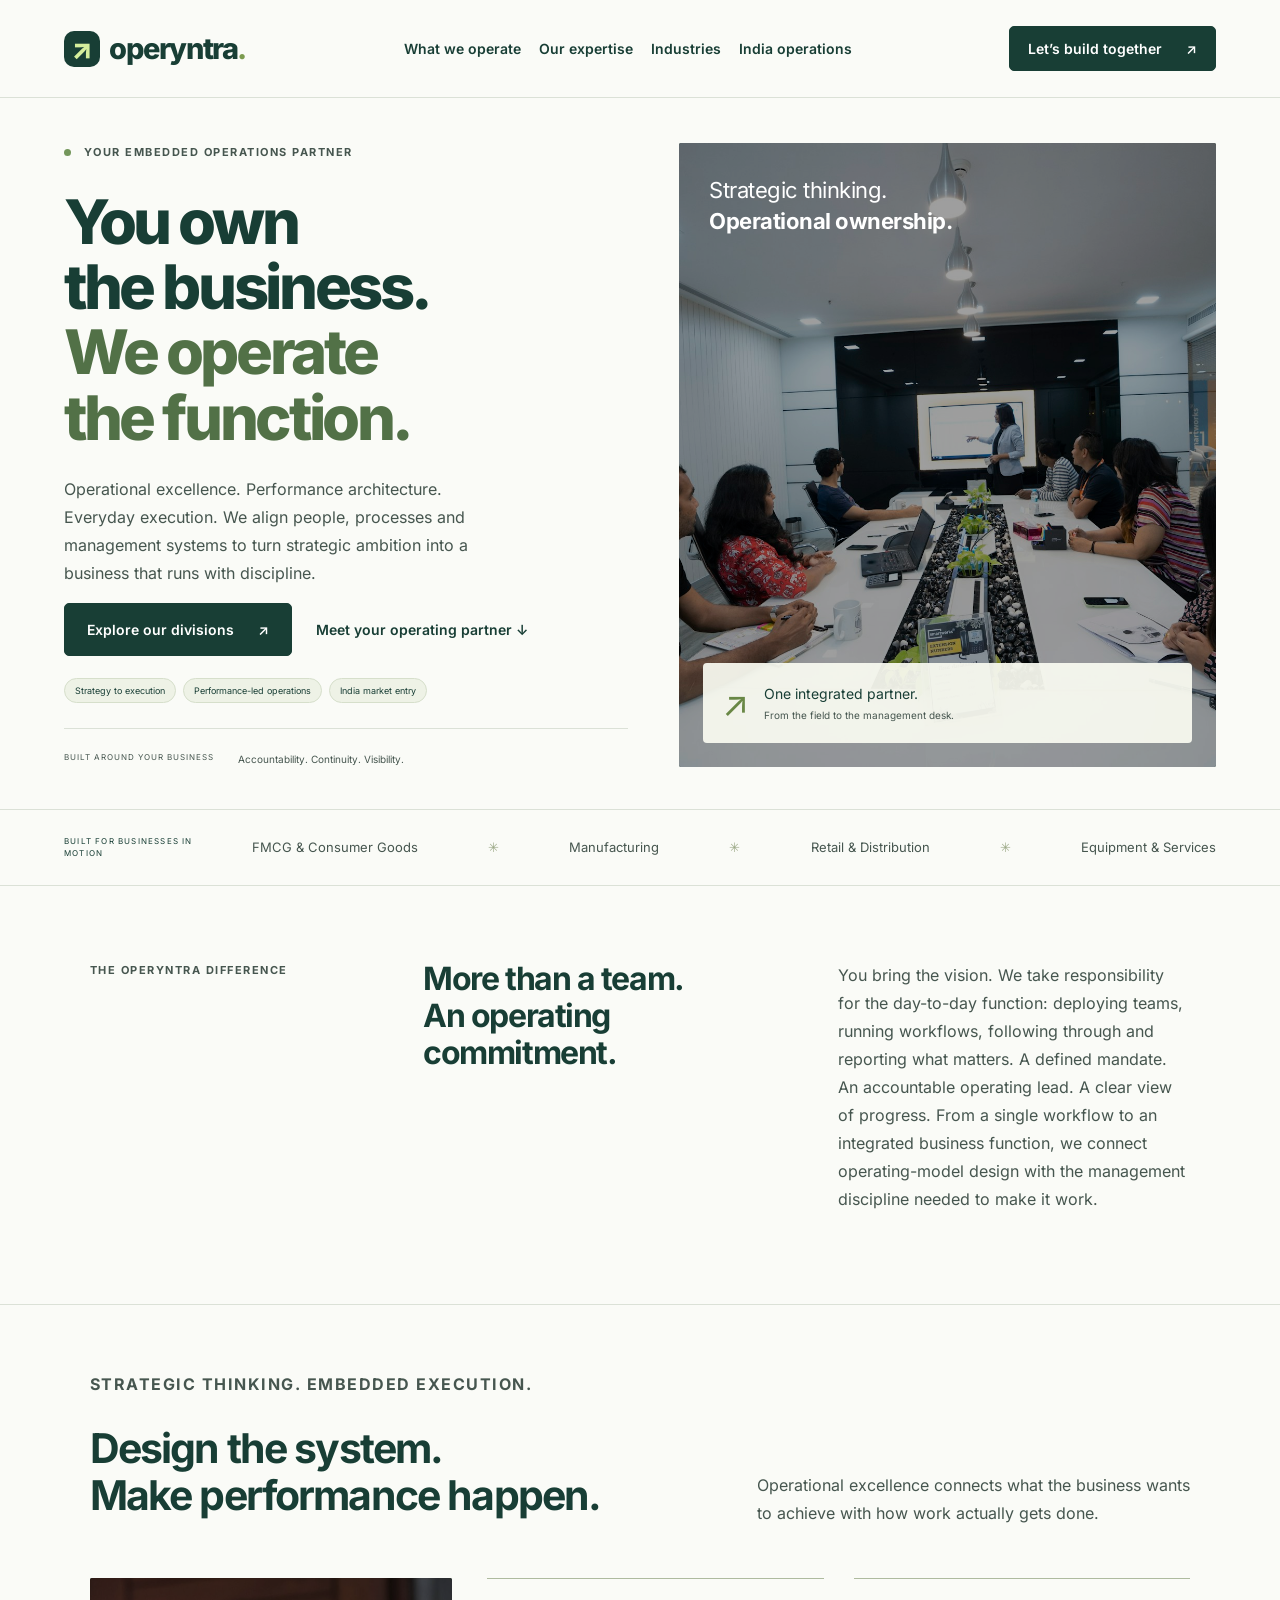
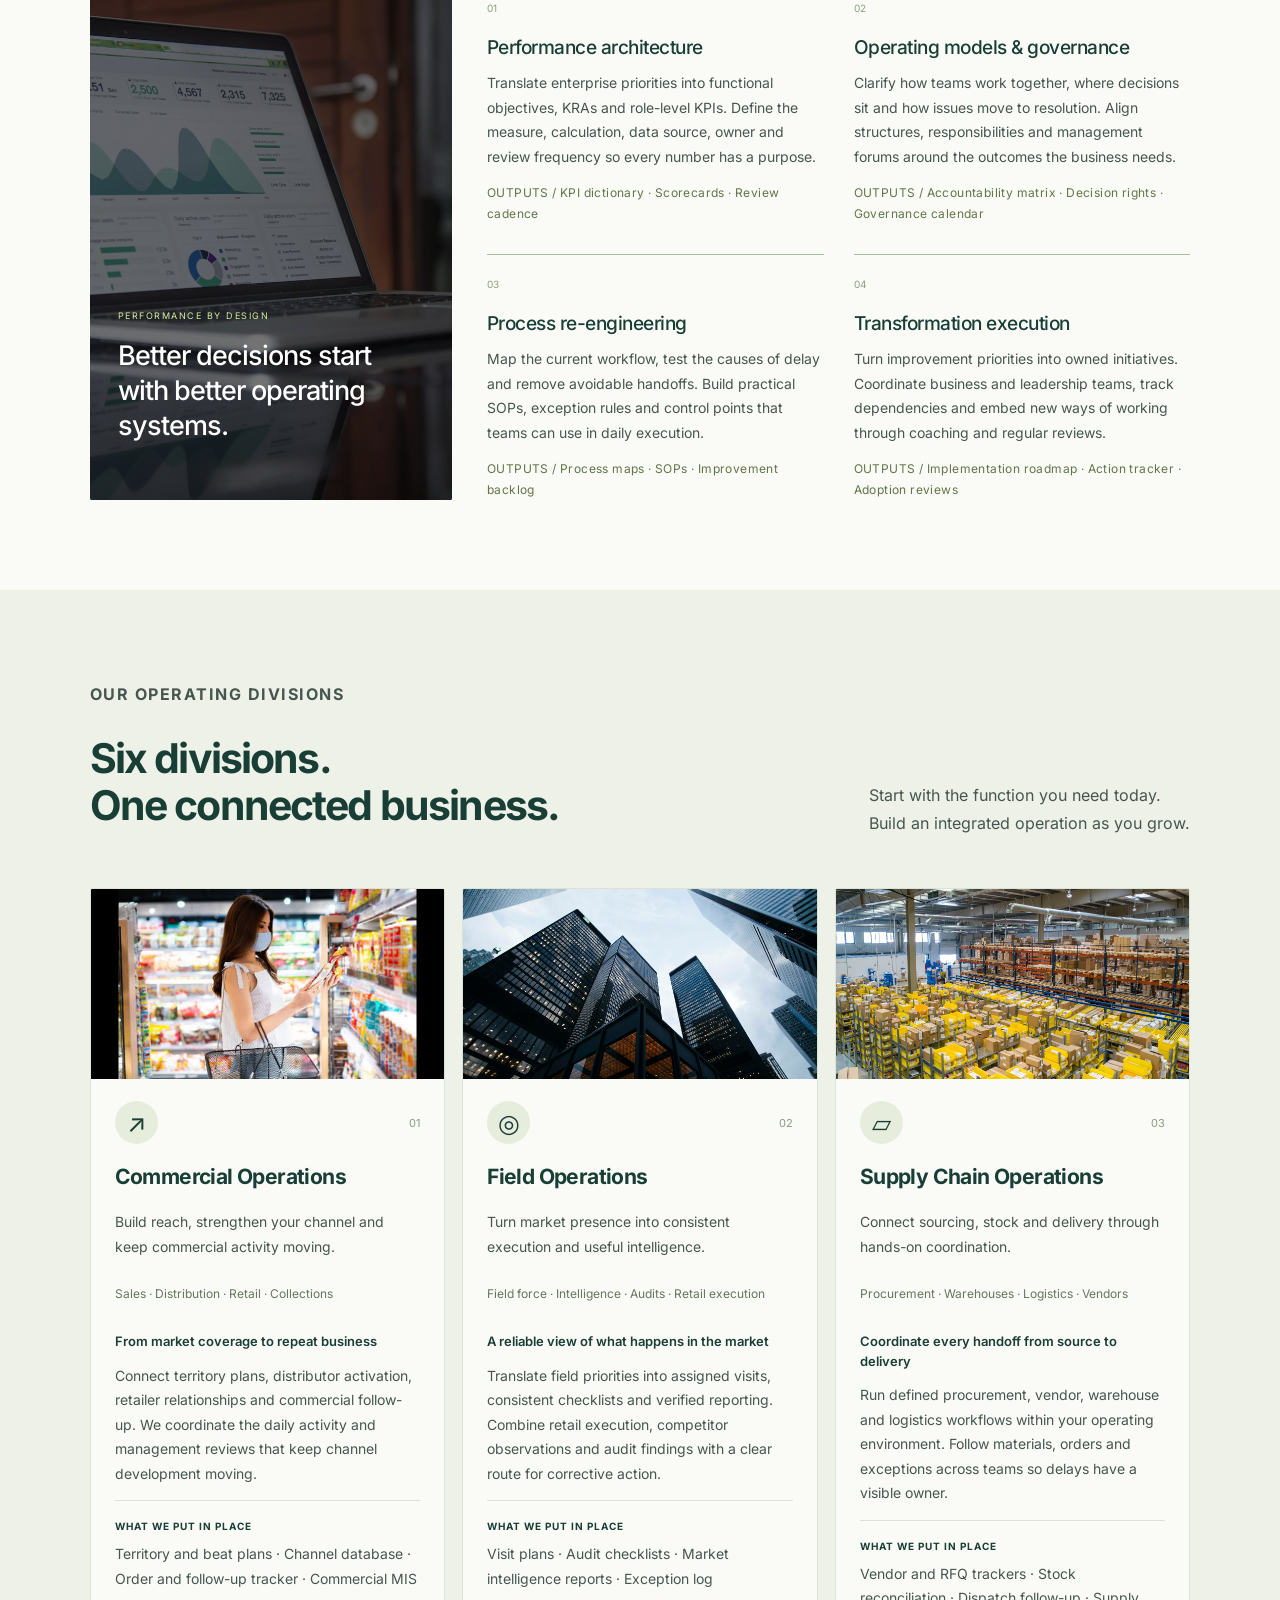
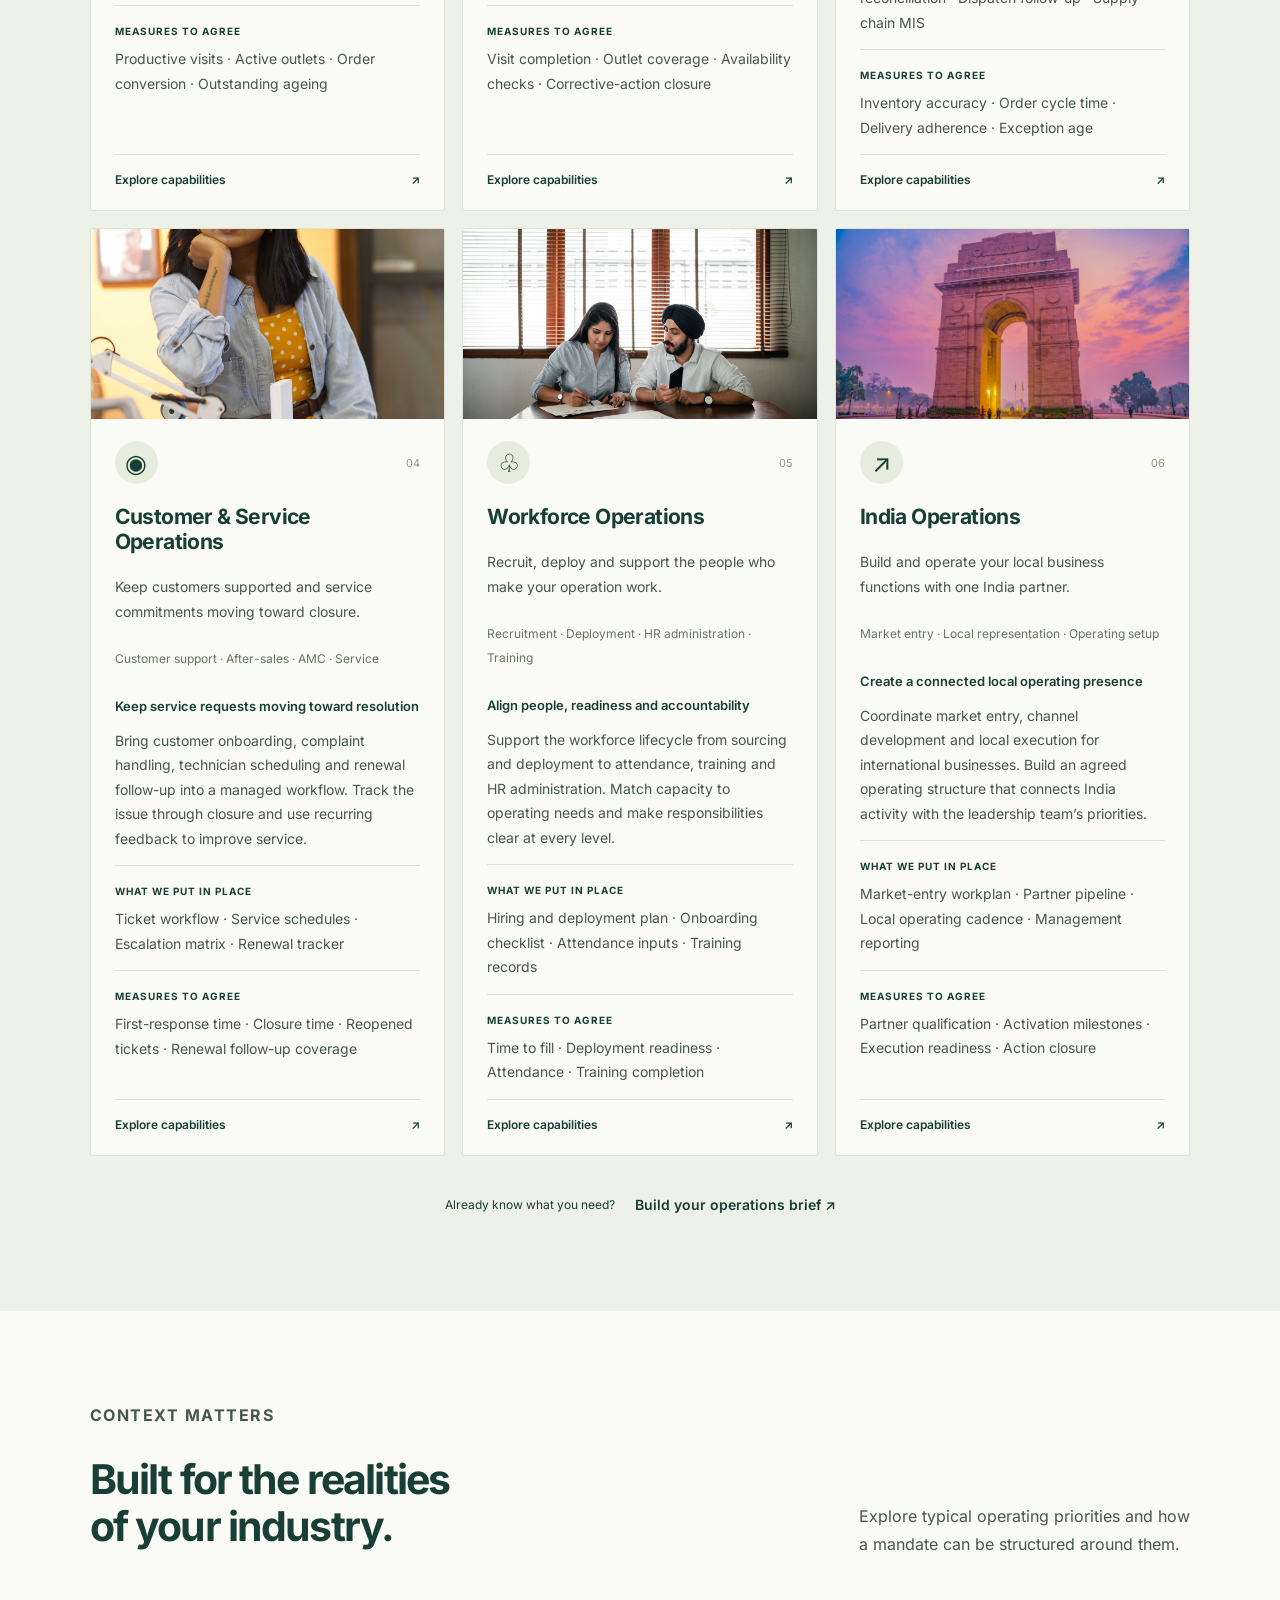
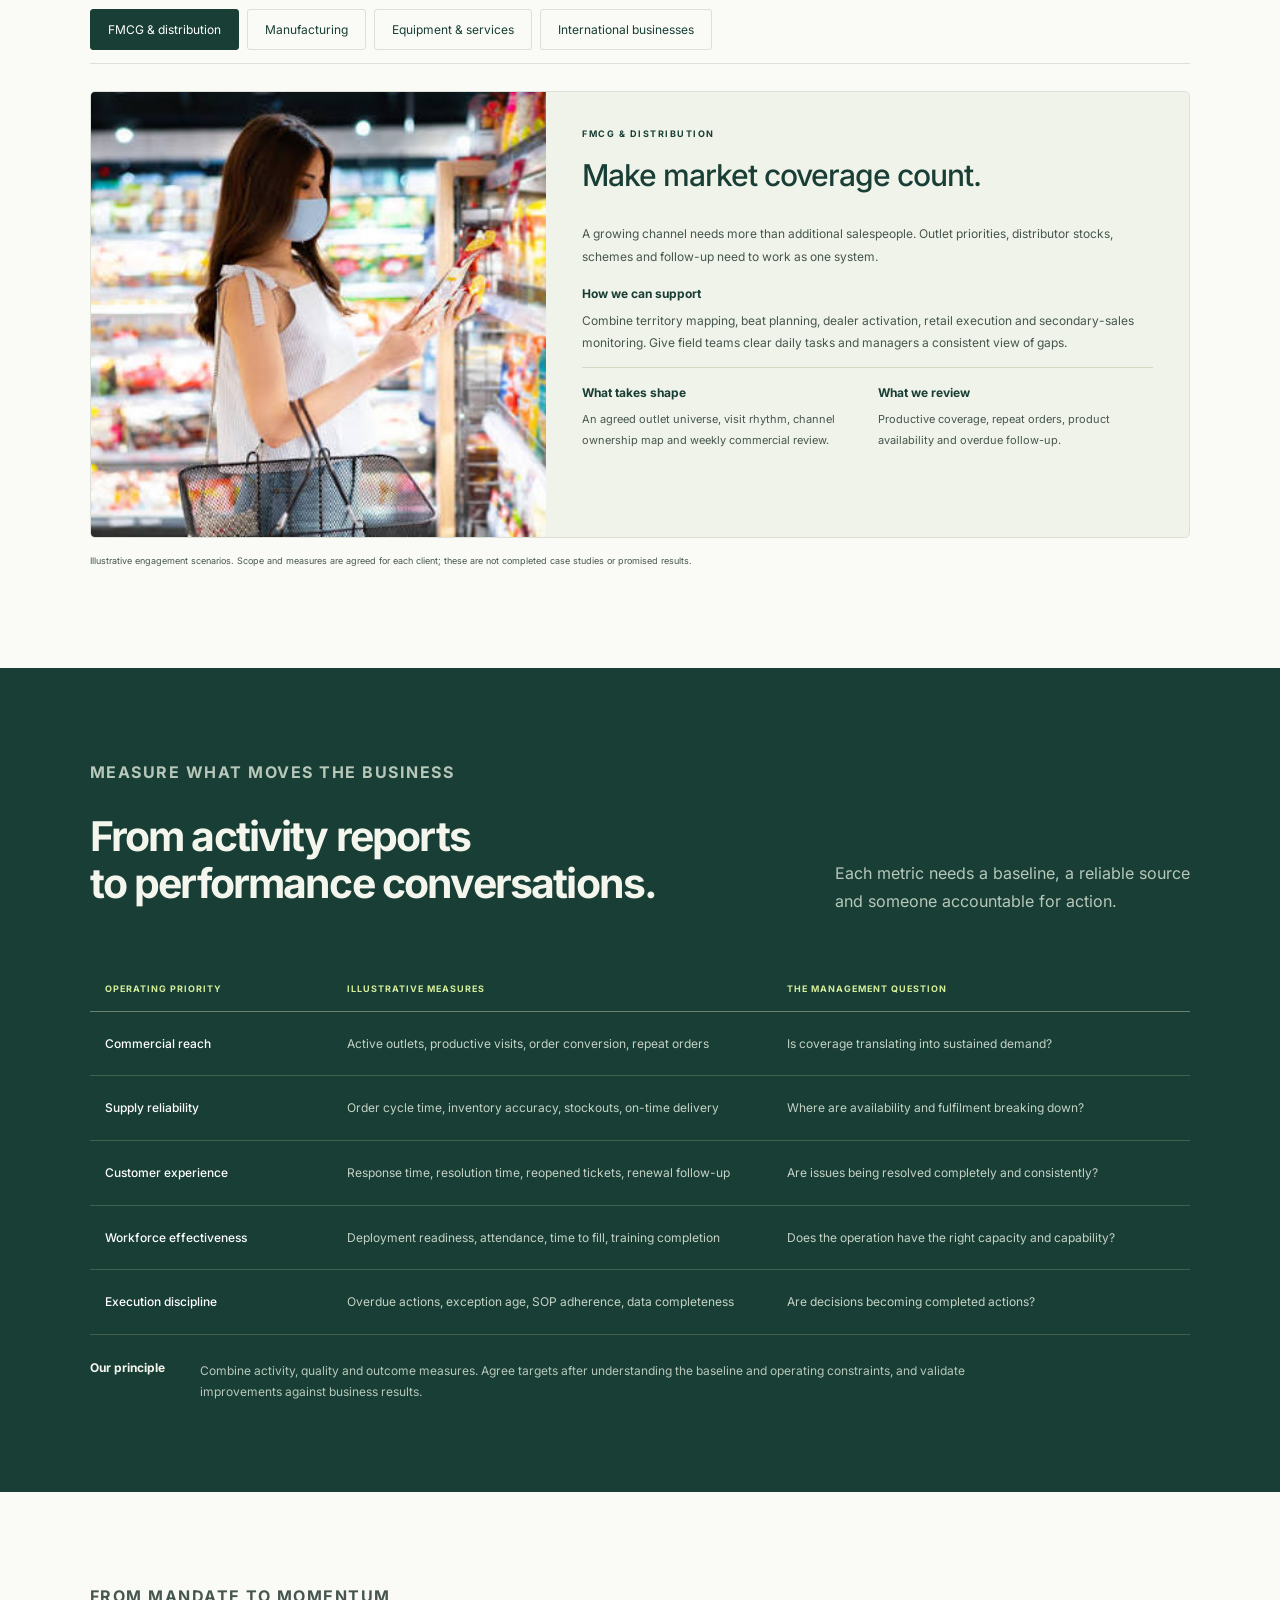
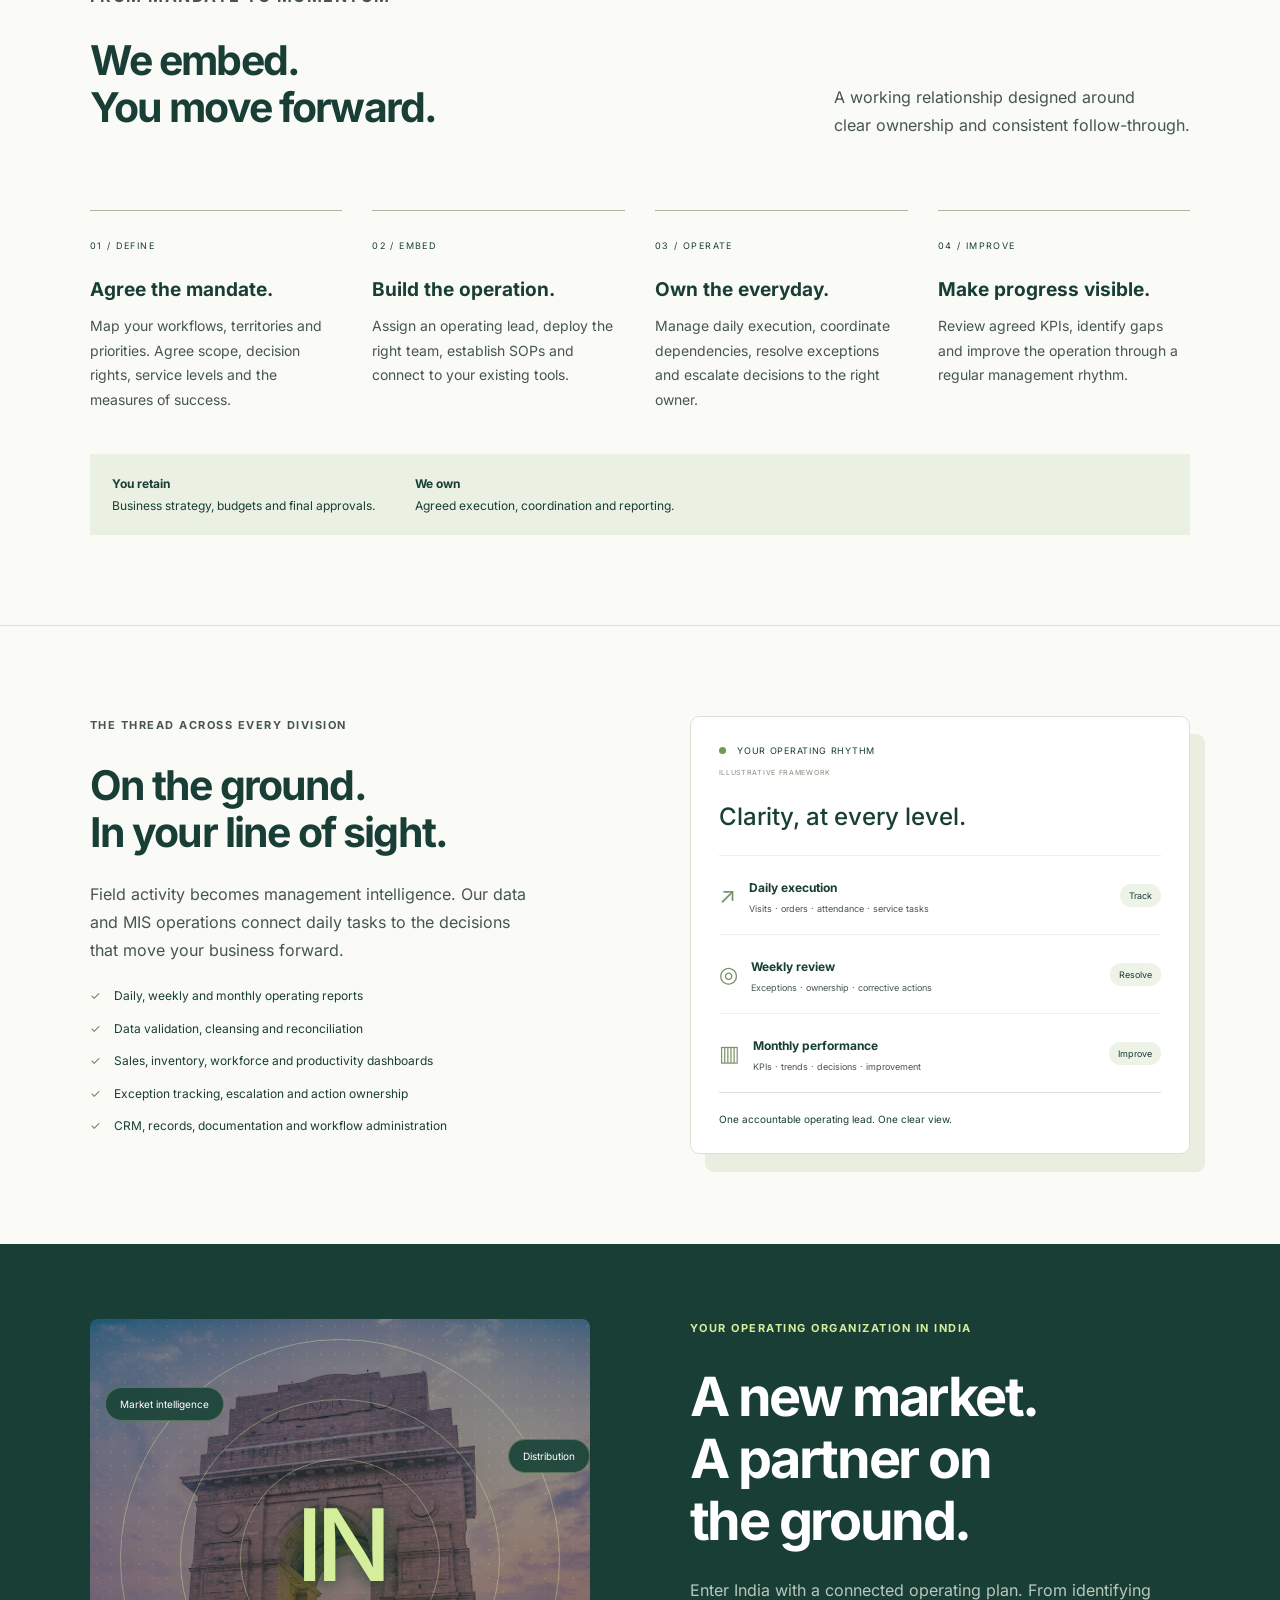
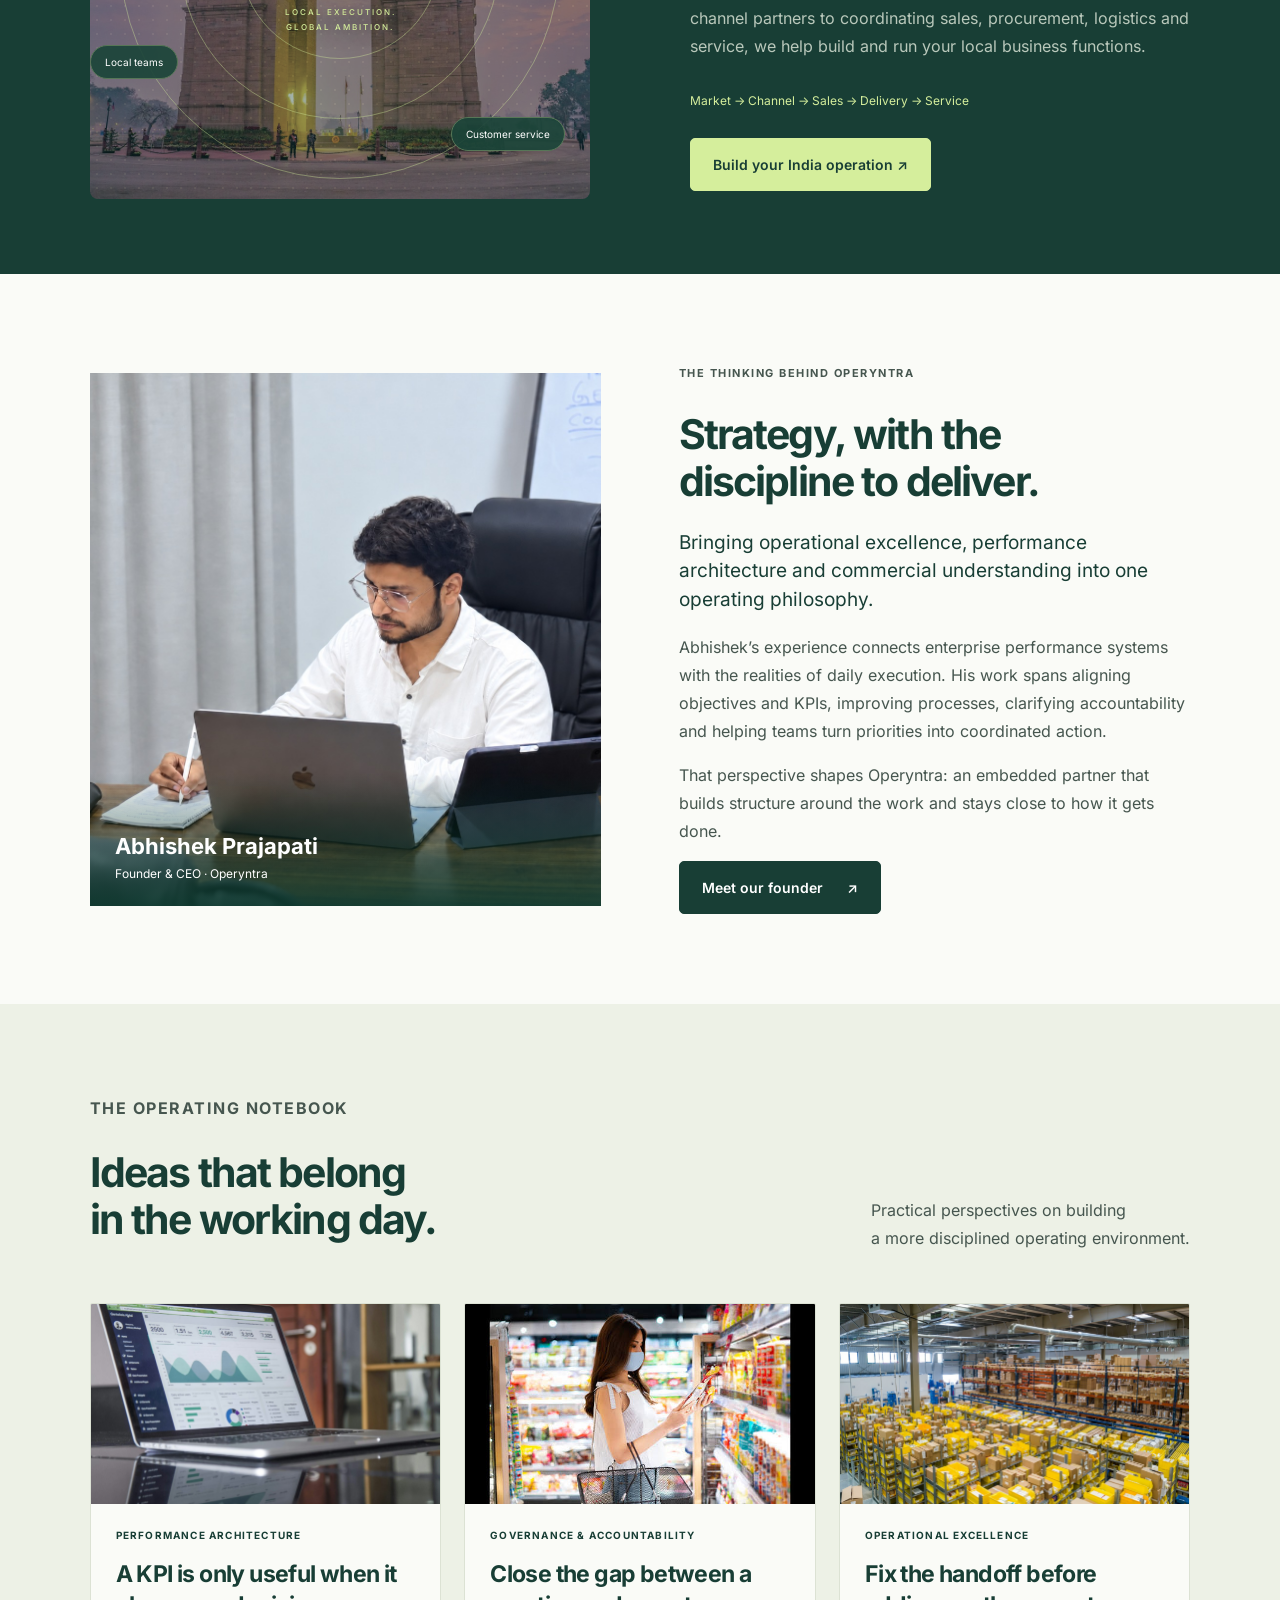
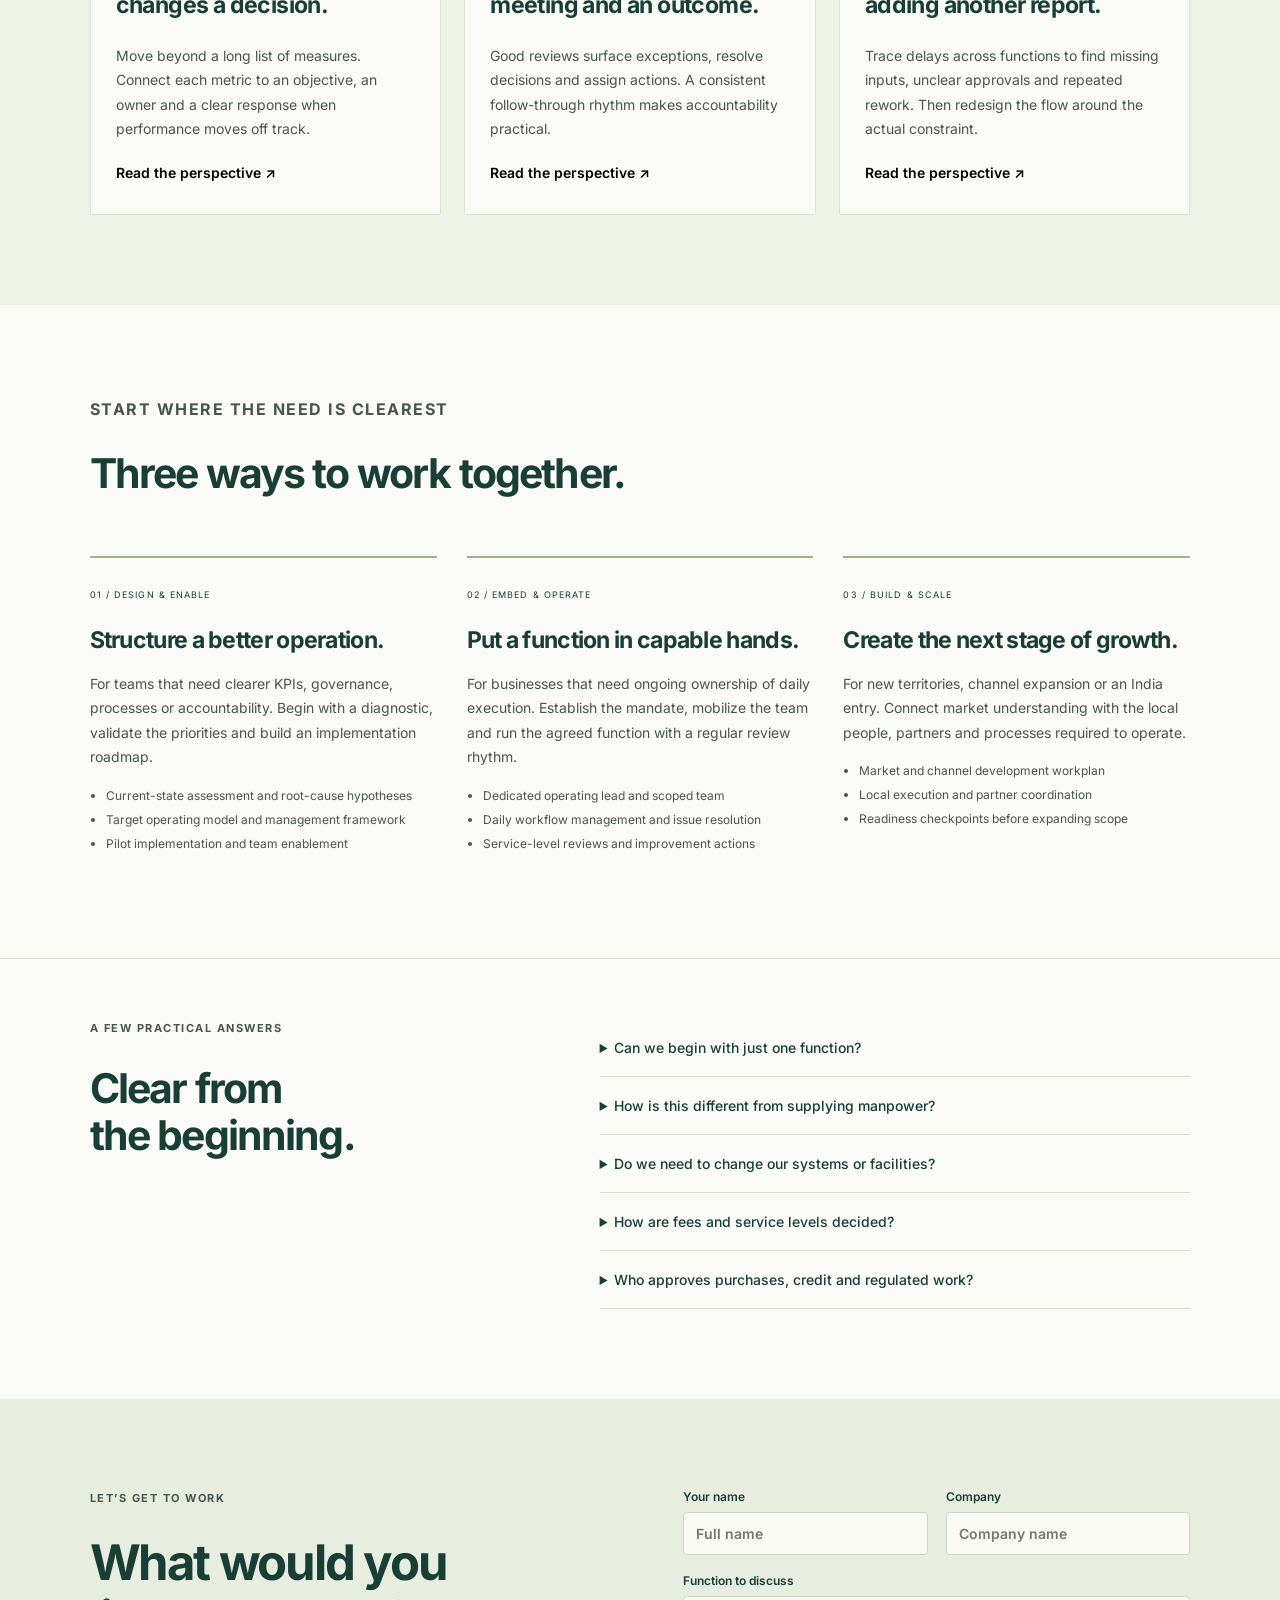
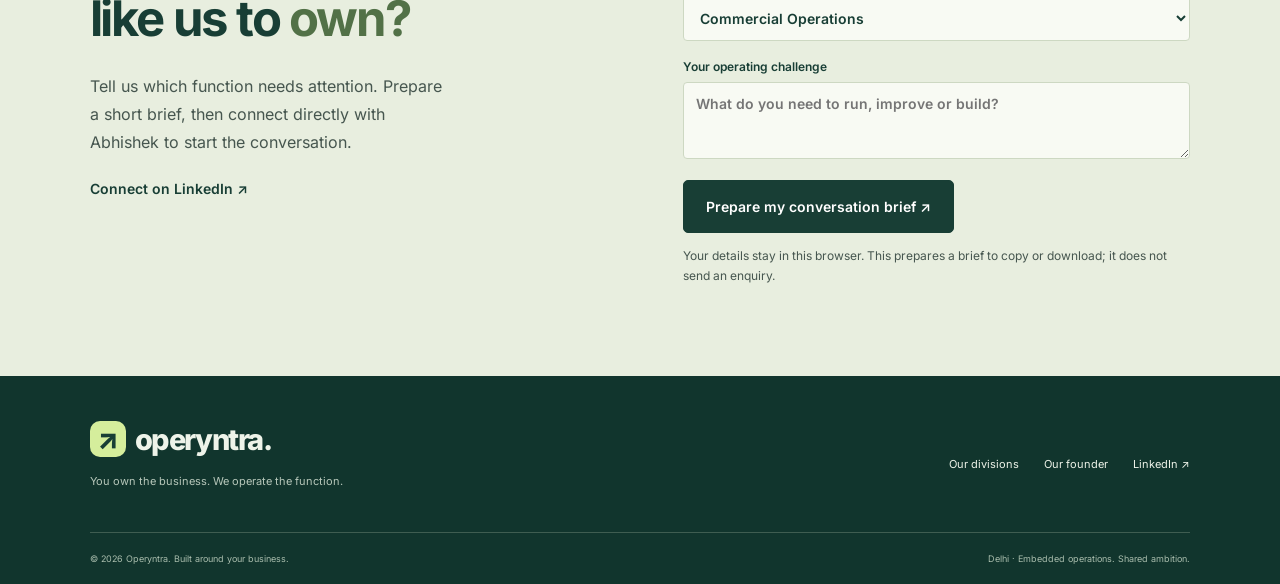
==== index.html @ bcc176bf "Add files via upload" ====
<!doctype html><html lang="en"><head><meta charset="UTF-8"><meta name="viewport" content="width=device-width,initial-scale=1"><meta name="description" content="Operyntra is your embedded operations partner for commercial, field, supply chain, customer, workforce and India operations. You own the business. We operate the function."><meta name="theme-color" content="#173e36"><title>Operyntra | Your ambition. Our everyday execution.</title><link rel="stylesheet" href="style.css"></head><body>
<header><a class="brand" href="#home" aria-label="Operyntra home"><span class="mark">↗</span> operyntra<span class="brand-dot">.</span></a><nav aria-label="Main navigation"><a href="#divisions">What we operate</a><a href="#transformation">Our expertise</a><a href="#industries">Industries</a><a href="#india">India operations</a></nav><a class="button small" href="#contact">Let’s build together <span>↗</span></a><button class="menu" aria-label="Open navigation" aria-expanded="false">☰</button></header>
<main><section id="home" class="hero"><div class="hero-copy"><p class="eyebrow"><span class="dot"></span> YOUR EMBEDDED OPERATIONS PARTNER</p><h1>You own<br>the business.<br><em>We operate<br>the function.</em></h1><p class="intro">Operational excellence. Performance architecture. Everyday execution. We align people, processes and management systems to turn strategic ambition into a business that runs with discipline.</p><div class="actions"><a class="button" href="#divisions">Explore our divisions <span>↗</span></a><a class="textlink" href="#approach">Meet your operating partner <span>↓</span></a></div><div class="hero-specialties"><span>Strategy to execution</span><span>Performance-led operations</span><span>India market entry</span></div><div class="hero-foot"><span>BUILT AROUND YOUR BUSINESS</span><span>Accountability. Continuity. Visibility.</span></div></div><div class="hero-image"><img src="assets/strategy.jpg" alt="Workplace training and collaboration session in Delhi"><div class="image-label">Strategic thinking.<br><strong>Operational ownership.</strong></div><div class="image-note"><span class="mini-mark">↗</span><div>One integrated partner.<small>From the field to the management desk.</small></div></div></div></section>
<div class="industry-strip"><span>BUILT FOR BUSINESSES IN MOTION</span><p>FMCG & Consumer Goods <i>✳</i> Manufacturing <i>✳</i> Retail & Distribution <i>✳</i> Equipment & Services</p></div>
<section class="section intro-section"><p class="eyebrow">THE OPERYNTRA DIFFERENCE</p><div><h2>More than a team.<br>An operating commitment.</h2><p>You bring the vision. We take responsibility for the day-to-day function: deploying teams, running workflows, following through and reporting what matters. A defined mandate. An accountable operating lead. A clear view of progress. From a single workflow to an integrated business function, we connect operating-model design with the management discipline needed to make it work.</p></div></section>
<section id="transformation" class="section transformation"><div class="section-head"><div><p class="eyebrow">STRATEGIC THINKING. EMBEDDED EXECUTION.</p><h2>Design the system.<br>Make performance happen.</h2></div><p>Operational excellence connects what the business wants<br>to achieve with how work actually gets done.</p></div><div class="expertise-layout"><div class="expertise-photo"><img src="assets/analysis.jpg" alt="Business analysis workspace with performance charts" loading="lazy"><div><span>PERFORMANCE BY DESIGN</span><h3>Better decisions start<br>with better operating systems.</h3></div></div><div class="expertise-grid"><article><span>01</span><h3>Performance architecture</h3><p>Translate enterprise priorities into functional objectives, KRAs and role-level KPIs. Define the measure, calculation, data source, owner and review frequency so every number has a purpose.</p><small>OUTPUTS / KPI dictionary · Scorecards · Review cadence</small></article><article><span>02</span><h3>Operating models & governance</h3><p>Clarify how teams work together, where decisions sit and how issues move to resolution. Align structures, responsibilities and management forums around the outcomes the business needs.</p><small>OUTPUTS / Accountability matrix · Decision rights · Governance calendar</small></article><article><span>03</span><h3>Process re-engineering</h3><p>Map the current workflow, test the causes of delay and remove avoidable handoffs. Build practical SOPs, exception rules and control points that teams can use in daily execution.</p><small>OUTPUTS / Process maps · SOPs · Improvement backlog</small></article><article><span>04</span><h3>Transformation execution</h3><p>Turn improvement priorities into owned initiatives. Coordinate business and leadership teams, track dependencies and embed new ways of working through coaching and regular reviews.</p><small>OUTPUTS / Implementation roadmap · Action tracker · Adoption reviews</small></article></div></div></section>
<section id="divisions" class="section divisions"><div class="section-head"><div><p class="eyebrow">OUR OPERATING DIVISIONS</p><h2>Six divisions.<br>One connected business.</h2></div><p>Start with the function you need today.<br>Build an integrated operation as you grow.</p></div><div class="division-grid" id="division-grid"></div><div class="catalog-footer"><span>Already know what you need?</span><a class="textlink" href="#contact">Build your operations brief ↗</a></div></section>
<section id="industries" class="section industry-section"><div class="section-head"><div><p class="eyebrow">CONTEXT MATTERS</p><h2>Built for the realities<br>of your industry.</h2></div><p>Explore typical operating priorities and how<br>a mandate can be structured around them.</p></div><div class="sector-tabs" role="tablist" aria-label="Industry scenarios"><button role="tab" aria-selected="true" aria-controls="sector-panel" id="sector-tab-0" data-sector="0">FMCG & distribution</button><button role="tab" aria-selected="false" aria-controls="sector-panel" id="sector-tab-1" data-sector="1" tabindex="-1">Manufacturing</button><button role="tab" aria-selected="false" aria-controls="sector-panel" id="sector-tab-2" data-sector="2" tabindex="-1">Equipment & services</button><button role="tab" aria-selected="false" aria-controls="sector-panel" id="sector-tab-3" data-sector="3" tabindex="-1">International businesses</button></div><div id="sector-panel" class="sector-panel" role="tabpanel" aria-labelledby="sector-tab-0" tabindex="0"></div><p class="scenario-note">Illustrative engagement scenarios. Scope and measures are agreed for each client; these are not completed case studies or promised results.</p></section>
<section class="section measurement"><div class="section-head"><div><p class="eyebrow">MEASURE WHAT MOVES THE BUSINESS</p><h2>From activity reports<br>to performance conversations.</h2></div><p>Each metric needs a baseline, a reliable source<br>and someone accountable for action.</p></div><div class="metric-table-wrap"><table class="metric-table"><thead><tr><th>Operating priority</th><th>Illustrative measures</th><th>The management question</th></tr></thead><tbody><tr><td>Commercial reach</td><td>Active outlets, productive visits, order conversion, repeat orders</td><td>Is coverage translating into sustained demand?</td></tr><tr><td>Supply reliability</td><td>Order cycle time, inventory accuracy, stockouts, on-time delivery</td><td>Where are availability and fulfilment breaking down?</td></tr><tr><td>Customer experience</td><td>Response time, resolution time, reopened tickets, renewal follow-up</td><td>Are issues being resolved completely and consistently?</td></tr><tr><td>Workforce effectiveness</td><td>Deployment readiness, attendance, time to fill, training completion</td><td>Does the operation have the right capacity and capability?</td></tr><tr><td>Execution discipline</td><td>Overdue actions, exception age, SOP adherence, data completeness</td><td>Are decisions becoming completed actions?</td></tr></tbody></table></div><div class="measurement-note"><strong>Our principle</strong><p>Combine activity, quality and outcome measures. Agree targets after understanding the baseline and operating constraints, and validate improvements against business results.</p></div></section>
<section id="approach" class="section approach"><div class="section-head"><div><p class="eyebrow">FROM MANDATE TO MOMENTUM</p><h2>We embed.<br>You move forward.</h2></div><p>A working relationship designed around<br>clear ownership and consistent follow-through.</p></div><div class="steps"><article><span>01 / DEFINE</span><h3>Agree the mandate.</h3><p>Map your workflows, territories and priorities. Agree scope, decision rights, service levels and the measures of success.</p></article><article><span>02 / EMBED</span><h3>Build the operation.</h3><p>Assign an operating lead, deploy the right team, establish SOPs and connect to your existing tools.</p></article><article><span>03 / OPERATE</span><h3>Own the everyday.</h3><p>Manage daily execution, coordinate dependencies, resolve exceptions and escalate decisions to the right owner.</p></article><article><span>04 / IMPROVE</span><h3>Make progress visible.</h3><p>Review agreed KPIs, identify gaps and improve the operation through a regular management rhythm.</p></article></div><div class="responsibility"><span><b>You retain</b> Business strategy, budgets and final approvals.</span><span><b>We own</b> Agreed execution, coordination and reporting.</span></div></section>
<section class="section control"><div><p class="eyebrow">THE THREAD ACROSS EVERY DIVISION</p><h2>On the ground.<br>In your line of sight.</h2><p>Field activity becomes management intelligence. Our data and MIS operations connect daily tasks to the decisions that move your business forward.</p><ul class="checklist"><li>Daily, weekly and monthly operating reports</li><li>Data validation, cleansing and reconciliation</li><li>Sales, inventory, workforce and productivity dashboards</li><li>Exception tracking, escalation and action ownership</li><li>CRM, records, documentation and workflow administration</li></ul></div><div class="report"><div class="report-top"><span class="dot"></span> YOUR OPERATING RHYTHM <small>ILLUSTRATIVE FRAMEWORK</small></div><h3>Clarity, at every level.</h3><div class="report-row"><span class="report-icon">↗</span><div><strong>Daily execution</strong><small>Visits · orders · attendance · service tasks</small></div><span class="pill">Track</span></div><div class="report-row"><span class="report-icon">◎</span><div><strong>Weekly review</strong><small>Exceptions · ownership · corrective actions</small></div><span class="pill">Resolve</span></div><div class="report-row"><span class="report-icon">▥</span><div><strong>Monthly performance</strong><small>KPIs · trends · decisions · improvement</small></div><span class="pill">Improve</span></div><div class="report-bottom">One accountable operating lead. One clear view.</div></div></section>
<section id="india" class="india"><div class="india-art" aria-hidden="true"><img class="india-city" src="assets/india.jpg" alt="" loading="lazy"><div class="orbit o1"></div><div class="orbit o2"></div><div class="orbit o3"></div><div class="india-center">IN<span>LOCAL EXECUTION.<br>GLOBAL AMBITION.</span></div><span class="node n1">Market intelligence</span><span class="node n2">Distribution</span><span class="node n3">Local teams</span><span class="node n4">Customer service</span></div><div><p class="eyebrow">YOUR OPERATING ORGANIZATION IN INDIA</p><h2>A new market.<br>A partner on<br>the ground.</h2><p>Enter India with a connected operating plan. From identifying channel partners to coordinating sales, procurement, logistics and service, we help build and run your local business functions.</p><div class="india-path">Market → Channel → Sales → Delivery → Service</div><a class="button lime" href="#contact" data-interest="India Operations">Build your India operation ↗</a></div></section>
<section id="founder" class="section founder-preview"><div class="founder-preview-photo"><img src="assets/founder.jpg" alt="Abhishek Prajapati, Founder and CEO of Operyntra, at his desk" loading="lazy"><div class="portrait-caption"><strong>Abhishek Prajapati</strong><span>Founder & CEO · Operyntra</span></div></div><div><p class="eyebrow">THE THINKING BEHIND OPERYNTRA</p><h2>Strategy, with the<br>discipline to deliver.</h2><p class="lead">Bringing operational excellence, performance architecture and commercial understanding into one operating philosophy.</p><p>Abhishek’s experience connects enterprise performance systems with the realities of daily execution. His work spans aligning objectives and KPIs, improving processes, clarifying accountability and helping teams turn priorities into coordinated action.</p><p>That perspective shapes Operyntra: an embedded partner that builds structure around the work and stays close to how it gets done.</p><a class="button" href="founder.html">Meet our founder <span>↗</span></a></div></section>
<section id="insights" class="section insights"><div class="section-head"><div><p class="eyebrow">THE OPERATING NOTEBOOK</p><h2>Ideas that belong<br>in the working day.</h2></div><p>Practical perspectives on building<br>a more disciplined operating environment.</p></div><div class="insight-grid"><article><img src="assets/analysis.jpg" alt="Charts supporting a business performance review" loading="lazy"><div><span class="eyebrow">PERFORMANCE ARCHITECTURE</span><h3>A KPI is only useful when it changes a decision.</h3><p>Move beyond a long list of measures. Connect each metric to an objective, an owner and a clear response when performance moves off track.</p><button class="textlink" data-article="0">Read the perspective ↗</button></div></article><article><img src="assets/commercial.jpg" alt="Business professional coordinating by phone" loading="lazy"><div><span class="eyebrow">GOVERNANCE & ACCOUNTABILITY</span><h3>Close the gap between a meeting and an outcome.</h3><p>Good reviews surface exceptions, resolve decisions and assign actions. A consistent follow-through rhythm makes accountability practical.</p><button class="textlink" data-article="1">Read the perspective ↗</button></div></article><article><img src="assets/supply.jpg" alt="Distribution facility and supply chain infrastructure" loading="lazy"><div><span class="eyebrow">OPERATIONAL EXCELLENCE</span><h3>Fix the handoff before adding another report.</h3><p>Trace delays across functions to find missing inputs, unclear approvals and repeated rework. Then redesign the flow around the actual constraint.</p><button class="textlink" data-article="2">Read the perspective ↗</button></div></article></div></section>
<section class="section engagement"><div class="section-head"><div><p class="eyebrow">START WHERE THE NEED IS CLEAREST</p><h2>Three ways to work together.</h2></div></div><div class="engagement-grid"><article><span>01 / DESIGN & ENABLE</span><h3>Structure a better operation.</h3><p>For teams that need clearer KPIs, governance, processes or accountability. Begin with a diagnostic, validate the priorities and build an implementation roadmap.</p><ul><li>Current-state assessment and root-cause hypotheses</li><li>Target operating model and management framework</li><li>Pilot implementation and team enablement</li></ul></article><article><span>02 / EMBED & OPERATE</span><h3>Put a function in capable hands.</h3><p>For businesses that need ongoing ownership of daily execution. Establish the mandate, mobilize the team and run the agreed function with a regular review rhythm.</p><ul><li>Dedicated operating lead and scoped team</li><li>Daily workflow management and issue resolution</li><li>Service-level reviews and improvement actions</li></ul></article><article><span>03 / BUILD & SCALE</span><h3>Create the next stage of growth.</h3><p>For new territories, channel expansion or an India entry. Connect market understanding with the local people, partners and processes required to operate.</p><ul><li>Market and channel development workplan</li><li>Local execution and partner coordination</li><li>Readiness checkpoints before expanding scope</li></ul></article></div></section><section class="section faq"><div><p class="eyebrow">A FEW PRACTICAL ANSWERS</p><h2>Clear from<br>the beginning.</h2></div><div><details><summary>Can we begin with just one function?</summary><p>Yes. Define a single function, territory or workflow first. The engagement can expand after scope, performance and operational fit are reviewed together.</p></details><details><summary>How is this different from supplying manpower?</summary><p>The engagement covers management of an agreed function: team supervision, workflows, reporting and follow-through. Recruitment and deployment support that responsibility.</p></details><details><summary>Do we need to change our systems or facilities?</summary><p>The operating model can work within client-owned facilities and existing systems. Tool access, workflows and any required changes are agreed during scoping.</p></details><details><summary>How are fees and service levels decided?</summary><p>A proposal is scoped around the function, locations, workload, team requirements and agreed reporting. Commercial terms and service levels are agreed before work begins.</p></details><details><summary>Who approves purchases, credit and regulated work?</summary><p>Approval authority stays with the client unless expressly delegated. Collections cover follow-up and coordination. Any regulated certification, legal work or specialist approval requires appropriately authorized professionals and a defined scope.</p></details></div></section>
<section id="contact" class="section contact"><div><p class="eyebrow">LET’S GET TO WORK</p><h2>What would you<br>like us to <em>own?</em></h2><p>Tell us which function needs attention. Prepare a short brief, then connect directly with Abhishek to start the conversation.</p><a class="textlink" href="https://www.linkedin.com/in/abhishekprajapatii/" target="_blank" rel="noopener">Connect on LinkedIn ↗</a></div><form id="brief-form"><div class="form-row"><label>Your name<input name="name" required placeholder="Full name" autocomplete="name"></label><label>Company<input name="company" required placeholder="Company name" autocomplete="organization"></label></div><label>Function to discuss<select name="division" id="interest"><option>Commercial Operations</option><option>Field Operations</option><option>Supply Chain Operations</option><option>Customer & Service Operations</option><option>Workforce Operations</option><option>India Operations</option><option>Multiple functions</option></select></label><label>Your operating challenge<textarea name="challenge" required rows="3" placeholder="What do you need to run, improve or build?"></textarea></label><button class="button" type="submit">Prepare my conversation brief ↗</button><small class="privacy">Your details stay in this browser. This prepares a brief to copy or download; it does not send an enquiry.</small><div id="brief-result" hidden><p>Your brief is ready. Copy it into your LinkedIn message to Abhishek.</p><pre id="brief-text"></pre><div class="actions"><button type="button" class="button small" id="copy-brief">Copy brief</button><button type="button" class="textlink" id="download-brief">Download brief ↓</button></div><span role="status" id="copy-status"></span></div></form></section>
</main><dialog id="article-dialog" class="article-dialog"><div class="dialog-head"><span class="eyebrow">OPERYNTRA / THE OPERATING NOTEBOOK</span><button class="close-article close" aria-label="Close article">×</button></div><div id="article-content"></div><a class="textlink article-contact" href="#contact">Discuss your operating challenge ↗</a></dialog><footer><div><a class="brand" href="#home"><span class="mark">↗</span> operyntra.</a><p>You own the business. We operate the function.</p></div><div><a href="#divisions">Our divisions</a><a href="founder.html">Our founder</a><a href="https://www.linkedin.com/in/abhishekprajapatii/" target="_blank" rel="noopener">LinkedIn ↗</a></div><div class="footer-bottom"><span>© <span id="year">2026</span> Operyntra. Built around your business.</span><span>Delhi · Embedded operations. Shared ambition.</span></div></footer>
<dialog id="service-dialog"><div class="dialog-head"><span class="eyebrow">EXPLORE OUR CAPABILITIES</span><button class="close" aria-label="Close services">×</button></div><h2 id="dialog-title"></h2><p id="dialog-desc"></p><input id="service-search" type="search" aria-label="Search services in this division" placeholder="Search services in this division…"><div id="dialog-services"></div><a href="#contact" class="button" id="dialog-cta">Discuss this function ↗</a></dialog><script src="app.js"></script></body></html>
---- style.css ----
@import url('fonts.css');
:root{--ink:#183e35;--paper:#f7f8f2;--lime:#d5ee9c;--muted:#64746d;--line:#dbe1d7}*{box-sizing:border-box}html{scroll-behavior:smooth;scroll-padding-top:95px}body{margin:0;background:var(--paper);color:var(--ink);font-family:'Inter',Arial,sans-serif}a{color:inherit;text-decoration:none}button,input,select,textarea{font:inherit}button,a,input,textarea,select{outline-offset:5px}button{cursor:pointer}header{height:98px;display:flex;align-items:center;gap:30px;padding:0 5%;border-bottom:1px solid var(--line);background:var(--paper);position:relative;z-index:3}.brand{font-family:'Inter',Arial,sans-serif;font-size:29px;font-weight:800;letter-spacing:-1.4px;display:flex;align-items:center;white-space:nowrap}.mark{background:var(--ink);color:var(--lime);width:36px;height:36px;display:inline-grid;place-items:center;margin-right:9px;border-radius:10px;font-size:28px;letter-spacing:0}.brand-dot{color:#7b9b4f}nav{display:flex;gap:25px;margin:auto;font-size:13px;font-weight:500}.button{display:inline-flex;align-items:center;justify-content:space-between;gap:24px;background:var(--ink);color:white;border:1px solid var(--ink);padding:17px 22px;border-radius:5px;font-size:13px;font-weight:600;transition:.2s}.button:hover{background:#2d5949;transform:translateY(-2px)}.button.small{padding:13px 18px;font-size:12px}.menu{display:none}.hero{display:grid;grid-template-columns:1.05fr 1fr;padding:45px 5% 42px;gap:4.5%;max-width:1700px;margin:auto}.eyebrow{font-size:10px;letter-spacing:1.8px;font-weight:700;margin:0 0 27px;display:block}.dot{height:7px;width:7px;display:inline-block;background:#73965b;border-radius:50%;margin-right:8px}h1,h2,h3,p{margin-top:0}h1{font-family:'Inter',Arial,sans-serif;font-size:clamp(52px,5.1vw,81px);line-height:1.07;letter-spacing:-4px;font-weight:500;margin-bottom:25px}em{font-family:Georgia,serif;font-weight:400;color:#71865c}h1 em{letter-spacing:-3px}.intro{font-size:15px;line-height:1.75;max-width:370px;color:var(--muted)}.actions{display:flex;align-items:center;gap:24px;flex-wrap:wrap}.textlink{font-size:12px;font-weight:700;display:inline-block;padding:8px 0;border:0;background:transparent}.textlink:hover{text-decoration:underline}.hero-foot{display:flex;gap:24px;border-top:1px solid var(--line);padding-top:22px;margin-top:38px;font-size:10px;color:var(--muted)}.hero-foot span:first-child{font-size:8px;letter-spacing:1px}.hero-image{position:relative;min-height:570px;border-radius:9px;overflow:hidden;background:#3a5247}.hero-image>img{width:100%;height:100%;position:absolute;object-fit:cover;object-position:50% center;filter:brightness(.73)}.image-label{position:absolute;left:30px;top:32px;color:white;font-size:22px;line-height:1.4;font-weight:400;letter-spacing:-.5px}.image-label strong{font-weight:500}.image-note{position:absolute;bottom:24px;left:24px;right:24px;background:#fafbf1ed;display:flex;align-items:center;padding:19px;gap:15px;border-radius:4px;font-size:14px}.image-note small{display:block;font-size:10px;color:var(--muted);margin-top:7px}.mini-mark{font-size:35px;color:#698745}.industry-strip{border-top:1px solid var(--line);border-bottom:1px solid var(--line);padding:25px 5%;display:flex;align-items:center;gap:5%;}.industry-strip>span{font-size:8px;letter-spacing:1.2px;max-width:130px;line-height:1.6}.industry-strip p{display:flex;align-items:center;justify-content:space-between;gap:26px;margin:0;font-size:13px;flex:1}.industry-strip i{font-style:normal;color:#9ca987}.section{padding:90px 7%;max-width:1700px;margin:auto}h2{font-family:'Inter',Arial,sans-serif;font-size:clamp(32px,3.15vw,48px);line-height:1.15;letter-spacing:-2px;font-weight:500;margin-bottom:24px}p{font-size:14px;line-height:1.8;color:var(--muted)}.intro-section{display:grid;grid-template-columns:1fr 2.3fr;padding-top:75px;padding-bottom:75px}.intro-section>div{display:grid;grid-template-columns:1.05fr 1fr;gap:45px}.intro-section h2{font-size:32px}.section-head{display:flex;align-items:end;justify-content:space-between;margin-bottom:35px;gap:30px}.section-head p{font-size:13px}.divisions{background:#eef1e8;max-width:none}.division-grid{display:grid;grid-template-columns:repeat(3,1fr);gap:17px}.division-card{padding:27px;background:var(--paper);border:1px solid #dce3d4;border-radius:5px;display:flex;flex-direction:column;transition:transform .2s,box-shadow .2s}.division-card:hover{transform:translateY(-4px);box-shadow:0 12px 25px #173e3509}.card-top{display:flex;justify-content:space-between;align-items:center;margin-bottom:35px}.card-icon{font-size:25px;width:43px;height:43px;display:grid;place-items:center;background:#e7eddc;border-radius:50%}.card-number{font-size:11px;color:#8b9a81}.division-card h3{font-size:21px;font-weight:500;letter-spacing:-.6px}.division-card p{font-size:12px;min-height:62px}.tags{font-size:10px;line-height:2;color:#66765f;margin-bottom:26px}.card-button{border:0;border-top:1px solid var(--line);padding:17px 0 0;background:transparent;display:flex;justify-content:space-between;color:var(--ink);font-weight:600;font-size:11px;margin-top:auto}.catalog-footer{display:flex;justify-content:center;align-items:center;gap:20px;margin-top:32px;font-size:12px}.steps{display:grid;grid-template-columns:repeat(4,1fr);gap:30px;margin-top:55px}.steps article{border-top:1px solid #a9b5a0;padding-top:22px}.steps span{font-size:9px;letter-spacing:1.4px}.steps h3{font-size:19px;font-weight:500;margin:25px 0 13px}.steps p{font-size:12px}.responsibility{background:#eaf0e2;padding:22px;margin-top:28px;display:flex;gap:40px;font-size:12px}.responsibility b{display:block;margin-bottom:7px}.control{display:grid;grid-template-columns:1fr 1fr;gap:9%;border-top:1px solid var(--line)}.control>div>p{max-width:440px}.checklist{padding:0;list-style:none;font-size:12px;line-height:2.7}.checklist li:before{content:'✓';color:#648345;margin-right:13px}.report{align-self:center;background:white;border:1px solid var(--line);border-radius:9px;padding:28px;box-shadow:15px 18px 0 #e9eee0}.report-top{font-size:9px;letter-spacing:.7px}.report-top small{display:block;margin:12px 0 25px;color:#84907e;font-size:7px}.report h3{font-size:24px;font-weight:500}.report-row{padding:20px 0;display:flex;align-items:center;gap:13px;border-top:1px solid #edf0e8}.report-row strong{font-size:12px}.report-row small{display:block;font-size:9px;color:var(--muted);margin-top:7px}.report-icon{font-size:22px;color:#7c9367}.pill{margin-left:auto;border-radius:20px;padding:6px 9px;background:#edf3e6;font-size:9px}.report-bottom{border-top:1px solid var(--line);padding-top:20px;font-size:10px}.india{padding:75px 7%;background:#183e35;display:grid;grid-template-columns:1fr 1fr;gap:9%;color:white}.india h2{font-size:54px}.india p{color:#b9c8bb}.india .eyebrow{color:#d5ee9c}.india-path{font-size:12px;color:#d5ee9c;padding:17px 0 30px}.lime{background:var(--lime);border-color:var(--lime);color:var(--ink)}.lime:hover{background:#e0f6b2}.india-art{min-height:420px;position:relative;overflow:hidden;background:radial-gradient(#a5c68a35 1px,transparent 1px);background-size:14px 14px;align-self:center}.orbit{position:absolute;left:50%;top:50%;border:1px solid #b0d68a33;border-radius:50%;transform:translate(-50%,-50%)}.o1{width:200px;height:200px}.o2{width:320px;height:320px}.o3{width:440px;height:440px}.india-center{position:absolute;left:50%;top:50%;transform:translate(-50%,-50%);font-size:100px;letter-spacing:-7px;color:var(--lime);text-align:center;font-weight:500}.india-center span{display:block;font-size:8px;letter-spacing:2px;line-height:1.8}.node{position:absolute;background:#315648;padding:10px 14px;border:1px solid #577657;border-radius:25px;font-size:10px}.n1{top:14%;left:3%}.n2{top:25%;right:0}.n3{bottom:25%;left:0}.n4{bottom:10%;right:5%}.founder{display:grid;grid-template-columns:1fr 1.25fr;gap:10%;align-items:center}.founder-panel{background:#e7ebdd;padding:40px;min-height:370px;display:flex;flex-direction:column;justify-content:center;border-radius:5px}.founder-panel p{font-family:'Inter',sans-serif;font-size:43px;line-height:1.2;letter-spacing:-2px;color:var(--ink)}.founder-panel p em{font-size:50px}.founder-line{width:50px;border-top:1px solid #688055;margin-bottom:22px}.founder-panel>span:last-child{font-size:8px;letter-spacing:1.3px}.lead{font-size:19px;line-height:1.5;color:var(--ink)}.faq{border-top:1px solid var(--line);display:grid;grid-template-columns:1fr 1.4fr;gap:8%;padding-top:60px}.faq details{border-bottom:1px solid var(--line);padding:20px 0}.faq summary{cursor:pointer;font-size:14px;font-weight:500}.faq details p{font-size:12px;margin:15px 0 0}.contact{background:#e8eedf;display:grid;grid-template-columns:1fr 1.1fr;gap:12%;max-width:none}.contact h2{font-size:49px}.contact>div>p{max-width:360px}form label{display:block;font-size:10px;font-weight:600;margin-bottom:18px}.form-row{display:grid;grid-template-columns:1fr 1fr;gap:18px}input,select,textarea{width:100%;background:#f8faf3;border:1px solid #cdd8c2;border-radius:4px;padding:12px;color:var(--ink);margin-top:8px;font-size:12px}textarea{resize:vertical}.privacy{display:block;font-size:9px;color:var(--muted);line-height:1.7;margin-top:13px}#brief-result{margin-top:20px;padding-top:15px;border-top:1px solid #aab99d}pre{white-space:pre-wrap;font:12px/1.7 'Inter',sans-serif}#copy-status{font-size:11px}footer{padding:45px 7% 20px;display:flex;flex-wrap:wrap;justify-content:space-between;gap:25px;background:#11352d;color:#eef3e9}footer .mark{background:var(--lime);color:var(--ink)}footer p{font-size:11px;color:#b7c7ba;margin:15px 0}footer>div:nth-child(2){display:flex;gap:25px;align-items:center;font-size:11px}.footer-bottom{width:100%;border-top:1px solid #3f5d51;display:flex;justify-content:space-between;padding-top:20px;color:#a9bdad;font-size:9px}dialog{width:min(900px,92vw);max-height:86vh;overflow:auto;background:var(--paper);color:var(--ink);border:1px solid var(--line);border-radius:10px;padding:30px}dialog::backdrop{background:#102f27aa;backdrop-filter:blur(5px)}.dialog-head{display:flex;justify-content:space-between;align-items:start}.close{border:0;background:none;font-size:28px;color:var(--ink)}#service-search{margin-bottom:20px}#dialog-services{display:grid;grid-template-columns:1fr 1fr;gap:25px;margin-bottom:25px}#dialog-services h3{font-size:16px}#dialog-services ul{padding-left:17px;color:var(--muted);font-size:12px;line-height:1.9}.empty{grid-column:1/-1}
@media(min-width:1600px){header{padding-left:max(5%,calc((100vw - 1550px)/2));padding-right:max(5%,calc((100vw - 1550px)/2))}}@media(max-width:1050px){nav{gap:14px;font-size:11px}header{gap:18px}header .button{display:none}.hero{gap:25px}h1{font-size:57px}.hero-image{min-height:560px}.intro-section{grid-template-columns:1fr}.intro-section>div{gap:30px}.section{padding:65px 5%}.division-card{padding:22px}.industry-strip p{gap:15px;font-size:10px}.steps{gap:18px}.india{gap:30px;padding:60px 5%}.contact{gap:45px}.founder-panel{padding:28px}.founder-panel p{font-size:36px}}
@media(max-width:720px){header{height:77px;justify-content:space-between}.brand{font-size:26px}.menu{display:block;background:none;border:0;color:var(--ink);font-size:23px}nav{display:none;position:absolute;top:77px;left:0;right:0;background:var(--paper);padding:25px;box-shadow:0 10px 15px #173e3510}nav.open{display:flex;flex-direction:column;gap:23px;font-size:14px}.hero{grid-template-columns:1fr;padding-top:35px}.hero h1{font-size:58px;letter-spacing:-3px}.hero h1 em{letter-spacing:-2px}.hero-image{min-height:380px;margin-top:10px}.hero-foot{margin-top:28px}.hero .eyebrow{font-size:8px}.intro{font-size:14px}.actions{gap:15px}.hero-foot{gap:15px}.industry-strip{display:block}.industry-strip>span{max-width:none}.industry-strip p{flex-wrap:wrap;justify-content:start;margin-top:15px;line-height:1.9;gap:12px}.industry-strip i:last-of-type{display:none}.section{padding:50px 6%}.intro-section>div{grid-template-columns:1fr;gap:5px}.section-head{display:block;margin-bottom:24px}.section-head h2{font-size:36px}.division-grid{grid-template-columns:1fr}.division-card p{min-height:0}.card-top{margin-bottom:20px}.division-card{padding:25px}.tags{margin-bottom:15px}.catalog-footer{flex-wrap:wrap;gap:7px}.steps{grid-template-columns:1fr 1fr;margin-top:20px;gap:23px}.steps h3{font-size:17px}.responsibility{flex-direction:column;gap:20px}.control{grid-template-columns:1fr;gap:25px}.report{padding:22px;margin-right:12px}.checklist{font-size:11px;line-height:2.3}.india{grid-template-columns:1fr;gap:30px;padding:45px 6%}.india-art{min-height:310px;order:2}.india h2{font-size:43px}.founder{grid-template-columns:1fr;gap:35px}.founder-panel{min-height:300px}.faq{grid-template-columns:1fr;gap:5px}.faq h2 br{display:none}.contact{grid-template-columns:1fr;gap:30px}.contact h2{font-size:43px}.contact h2 br{display:none}.footer-bottom{flex-direction:column;gap:10px}#dialog-services{grid-template-columns:1fr}dialog{padding:22px}dialog h2{font-size:29px}.form-row{gap:12px}h2{letter-spacing:-1.5px}.eyebrow{margin-bottom:20px}}@media(prefers-reduced-motion:reduce){html{scroll-behavior:auto}*{transition:none!important}}
/* Expanded editorial and industry experience */
header{gap:20px}nav{gap:18px;font-size:12px}.hero-image>img{object-position:48% center;filter:brightness(.62)}.hero-specialties{display:flex;gap:7px;flex-wrap:wrap;margin-top:22px}.hero-specialties span{font-size:9px;border:1px solid #d6dfcb;background:#eef2e6;border-radius:20px;padding:6px 10px}.hero-foot{margin-top:25px}.hero .intro{max-width:440px}.transformation{border-top:1px solid var(--line);padding-top:65px}.expertise-layout{display:grid;grid-template-columns:.85fr 1.65fr;gap:35px}.expertise-photo{position:relative;min-height:520px;background:#203d32;overflow:hidden;border-radius:6px}.expertise-photo img{position:absolute;width:100%;height:100%;object-fit:cover;filter:brightness(.45)}.expertise-photo>div{position:absolute;bottom:30px;left:28px;right:25px;color:white}.expertise-photo span{font-size:9px;letter-spacing:1.5px;color:var(--lime)}.expertise-photo h3{font-size:27px;line-height:1.3;letter-spacing:-1px;font-weight:500;margin-top:15px}.expertise-grid{display:grid;grid-template-columns:1fr 1fr;gap:30px}.expertise-grid article{border-top:1px solid #aebb9f;padding-top:17px}.expertise-grid article>span{font-size:10px;color:#8c9e79}.expertise-grid h3{font-size:19px;font-weight:500;margin:20px 0 12px;letter-spacing:-.5px}.expertise-grid p{font-size:12px;line-height:1.9}.expertise-grid small{font-size:8px;line-height:1.7;letter-spacing:.4px;color:#627548;display:block}.division-card{padding:0 0 23px;overflow:hidden}.division-card>*:not(.division-photo){margin-left:24px;margin-right:24px}.division-photo{width:100%;height:190px;object-fit:cover;display:block;margin-bottom:22px}.division-card .card-top{margin-bottom:20px}.division-card>p{min-height:58px}.division-depth h4{font-size:13px;line-height:1.5;font-weight:600;margin:0 0 12px}.division-depth p{min-height:0;font-size:11px}.division-depth>div{border-top:1px solid var(--line);padding-top:13px}.division-depth strong{font-size:8px;letter-spacing:1px}.division-depth>div p{font-size:10px;line-height:1.8;margin:8px 0 14px}.division-card .card-button{width:calc(100% - 48px);margin-top:auto}.sector-tabs{display:flex;gap:8px;border-bottom:1px solid var(--line);margin-bottom:27px;padding-bottom:13px}.sector-tabs button{font-size:12px;padding:12px 17px;border:1px solid var(--line);border-radius:3px;color:var(--ink);background:transparent}.sector-tabs button[aria-selected=true]{background:var(--ink);color:white;border-color:var(--ink)}.sector-panel{display:grid;grid-template-columns:.85fr 1.2fr;border:1px solid var(--line);background:#f0f3e9;border-radius:5px;overflow:hidden}.sector-panel>img{width:100%;height:100%;min-height:445px;object-fit:cover}.sector-copy{padding:36px}.sector-copy h3{font-size:30px;letter-spacing:-1px;font-weight:500}.sector-copy .eyebrow{font-size:9px;margin-bottom:18px}.sector-copy p{font-size:12px;line-height:1.9}.sector-copy h4{font-size:12px;margin:17px 0 9px}.sector-output{border-top:1px solid #d0d9c3;display:grid;grid-template-columns:1fr 1fr;gap:20px}.sector-output p{font-size:11px}.scenario-note{font-size:9px;margin-top:15px}.measurement{background:#183e35;color:#f4f6ee;max-width:none}.measurement .section-head p{color:#b7c7ba}.measurement .eyebrow{color:var(--lime)}.metric-table-wrap{overflow:auto}.metric-table{border-collapse:collapse;width:100%;text-align:left;min-width:620px}.metric-table th{font-size:9px;letter-spacing:1px;text-transform:uppercase;color:var(--lime);padding:17px 15px;border-bottom:1px solid #68806d}.metric-table td{font-size:12px;line-height:1.8;padding:21px 15px;border-bottom:1px solid #42604f;color:#c4d2c6}.metric-table td:first-child{color:white;width:22%;font-weight:500}.metric-table td:nth-child(2){width:40%}.measurement-note{display:flex;gap:35px;margin-top:25px;align-items:start}.measurement-note strong{font-size:12px;white-space:nowrap}.measurement-note p{font-size:12px;color:#b7c7ba;max-width:800px;margin:0}.india-art{border-radius:8px;min-height:480px}.india-city{position:absolute;width:100%;height:100%;object-fit:cover;opacity:.45;filter:saturate(.6)}.india-center{text-shadow:0 2px 20px #12392c}.orbit{border-color:#d5ee9c60}.node{background:#1b4539e8}.enhanced-founder{align-items:start;grid-template-columns:.82fr 1.35fr;gap:8%}.enhanced-founder .founder-panel{position:sticky;top:25px;background:var(--ink);color:white;min-height:0;padding:35px}.founder-monogram{font:105px/1.3 Georgia,serif;color:var(--lime);letter-spacing:-7px;border-top:1px solid #5b705e;border-bottom:1px solid #5b705e;padding:30px 0;margin:10px 0 30px}.founder-monogram span{display:block;font:8px/2 'Inter',sans-serif;letter-spacing:1.7px;color:#c6d3b9}.enhanced-founder .founder-panel h3{font-size:26px;letter-spacing:-.8px;font-weight:500;margin:0 0 8px}.founder-role{font-size:11px;color:var(--lime)}.enhanced-founder .founder-panel p{font:13px/1.9 'Inter',sans-serif;letter-spacing:0;color:#c2cfbe;margin:22px 0}.founder-education{border-top:1px solid #5b705e;padding-top:20px;margin-bottom:25px;font-size:11px;line-height:1.8}.founder-education strong,.founder-education span{display:block}.founder-education span{font-size:10px;color:#b6c6b3;margin-bottom:14px}.career{border-top:1px solid var(--line);padding-top:22px;margin-top:25px}.career h3{font-size:15px}.career>div{display:flex;gap:24px;border-bottom:1px solid #e1e5db;padding:13px 0}.career>div>span{width:85px;flex-shrink:0;font-size:10px;color:#768667;padding-top:3px}.career p{font-size:12px;line-height:1.6;margin:0;color:var(--ink)}.career small{display:block;font-size:11px;color:var(--muted)}.career-note{font-size:9px;line-height:1.6;color:var(--muted);display:block;margin-top:14px}.insights{background:#edf1e6;max-width:none}.insight-grid{display:grid;grid-template-columns:repeat(3,1fr);gap:23px}.insight-grid article{background:var(--paper);border:1px solid #dce2d4;overflow:hidden;border-radius:5px}.insight-grid img{height:200px;object-fit:cover;width:100%;display:block}.insight-grid article>div{padding:25px}.insight-grid .eyebrow{font-size:8px;letter-spacing:1.2px;margin-bottom:18px}.insight-grid h3{font-size:23px;line-height:1.35;font-weight:500;letter-spacing:-.6px}.insight-grid p{font-size:12px}.engagement-grid{display:grid;grid-template-columns:repeat(3,1fr);gap:30px}.engagement-grid article{border-top:2px solid #a1b280;padding:24px 0 0}.engagement-grid article>span{font-size:9px;letter-spacing:1.1px}.engagement-grid h3{font-size:23px;font-weight:500;letter-spacing:-.7px;margin:24px 0 18px}.engagement-grid p{font-size:12px}.engagement-grid ul{font-size:11px;line-height:2;color:var(--muted);padding-left:16px}.article-dialog{max-width:760px;padding:40px}.article-dialog h2{font-size:38px;margin-top:10px}.article-dialog h3{font-size:20px;margin:28px 0 10px}.article-dialog p{font-size:14px}.article-dialog .lead{font-size:17px}.article-takeaway{background:#e8eedc;padding:23px;margin:25px 0}.article-takeaway strong{font-size:9px;letter-spacing:1px}.article-takeaway p{margin:12px 0 0;color:var(--ink)}
@media(max-width:1100px){header .button{display:none}.expertise-layout{grid-template-columns:.7fr 1.3fr;gap:25px}.expertise-grid{gap:22px}.expertise-photo h3{font-size:24px}.division-card>*:not(.division-photo){margin-left:19px;margin-right:19px}.division-card .card-button{width:calc(100% - 38px)}.division-photo{height:170px}.sector-copy{padding:27px}.sector-copy h3{font-size:25px}.enhanced-founder .founder-panel{padding:25px}.insight-grid article>div{padding:20px}.insight-grid h3{font-size:20px}}
@media(max-width:720px){nav{font-size:14px}.hero-image{min-height:420px}.expertise-layout{grid-template-columns:1fr}.expertise-photo{min-height:290px}.expertise-grid{gap:25px 20px}.expertise-grid h3{font-size:17px}.expertise-grid p{font-size:12px}.division-photo{height:215px}.division-card>p{min-height:0}.division-depth p{font-size:12px}.division-depth>div p{font-size:11px}.sector-tabs{overflow-x:auto;flex-wrap:nowrap}.sector-tabs button{white-space:nowrap;font-size:11px;padding:11px 13px}.sector-panel{grid-template-columns:1fr}.sector-panel>img{min-height:0;height:240px}.sector-copy{padding:25px}.sector-output{grid-template-columns:1fr;gap:0}.measurement-note{display:block}.measurement-note p{margin-top:12px}.india-art{min-height:360px}.enhanced-founder{grid-template-columns:1fr}.enhanced-founder .founder-panel{position:static;padding:30px}.founder-monogram{padding:15px 0;font-size:85px}.enhanced-founder .founder-panel h3{font-size:29px}.insight-grid,.engagement-grid{grid-template-columns:1fr}.insight-grid img{height:230px}.insight-grid h3{font-size:24px}.insight-grid article>div{padding:25px}.engagement-grid{gap:20px}.article-dialog{padding:25px}.article-dialog h2{font-size:29px}.hero-specialties{margin-top:20px}.career>div{gap:15px}}

/* Professional editorial typography */
:root{--muted:#46564f;--paper:#fafbf7}
body{font-family:Inter,Arial,sans-serif;-webkit-font-smoothing:antialiased}
h1,h2,h3,h4{font-family:Inter,Arial,sans-serif;font-weight:700}
h1{font-size:clamp(48px,4.8vw,76px);letter-spacing:-.055em;line-height:1.06;font-weight:750}
h1 em,em{font-family:inherit;font-style:normal;font-weight:inherit;color:#527147;letter-spacing:inherit}
h2{font-size:clamp(32px,3.2vw,48px);letter-spacing:-.045em;font-weight:700}
p,.intro{font-size:16px;line-height:1.75}.intro{max-width:470px}
nav{font-size:14px;font-weight:600}.eyebrow{font-size:11px;letter-spacing:1.5px}
.button,.button.small,.textlink{font-size:14px;font-weight:600}
.section-head p{font-size:16px}.division-card h3,.steps h3,.insight-grid h3,.engagement-grid h3{font-weight:700}
.division-card p,.division-depth p,.division-depth>div p,.expertise-grid p,.steps p,.insight-grid p,.engagement-grid p,.faq details p,.career p{font-size:14px;line-height:1.75}
.tags,.card-button,.expertise-grid small,.engagement-grid ul,.checklist,.privacy,.career small,form label{font-size:12px}
.division-depth strong,.insight-grid .eyebrow{font-size:10px}
input,select,textarea{font-size:14px}.founder-monogram{font-family:Inter,Arial,sans-serif;font-weight:700}
.enhanced-founder .founder-panel p{font-size:14px}.enhanced-founder .founder-panel h3{font-weight:700}
.hero-image,.division-card,.insight-grid article,.expertise-photo{border-radius:2px}
.hero-foot{line-height:1.6}.india-city{opacity:.62}.image-label strong{font-weight:700}
@media(max-width:1100px){nav{gap:16px;font-size:12px}}
@media(max-width:720px){h1{font-size:clamp(42px,10vw,64px)}h2,.india h2,.contact h2{font-size:36px}.expertise-grid{grid-template-columns:1fr}.section-head p{font-size:15px}.hero-image{min-height:400px}.division-card p,.expertise-grid p{font-size:14px}nav{font-size:15px}}

/* Founder editorial page */
.founder-preview{display:grid;grid-template-columns:1fr 1fr;gap:7%;align-items:center}.founder-preview-photo{position:relative}.founder-preview-photo img{display:block;width:100%;aspect-ratio:1/1.04;object-fit:cover;object-position:66% center}.portrait-caption{position:absolute;bottom:0;left:0;right:0;padding:25px;background:linear-gradient(transparent,#103b31ee);color:white;display:flex;flex-direction:column;gap:7px;padding-top:60px}.portrait-caption strong{font-size:22px}.portrait-caption span{font-size:12px}
.founder-hero{display:grid;grid-template-columns:.85fr 1.15fr;background:#153e34;color:white;min-height:650px}.founder-hero-copy{padding:42px 10% 65px 13%}.back-link{display:block;font-size:12px;color:#d0dacc;margin-bottom:50px}.founder-hero .eyebrow{color:var(--lime);font-size:10px}.founder-hero h1{font-size:clamp(48px,5vw,78px);margin-bottom:26px}.founder-hero h1 span{color:var(--lime)}.founder-hero-line{font-size:26px!important;line-height:1.4!important;letter-spacing:-.6px;color:white!important}.founder-hero-copy>p:last-of-type{color:#d0dacc;font-size:15px;max-width:400px;margin-bottom:30px}.founder-hero-photo{position:relative;min-height:650px}.founder-hero-photo img{width:100%;height:100%;position:absolute;object-fit:cover;object-position:68% center}.photo-label{position:absolute;bottom:26px;left:30px;background:#fffef1ed;color:#173e35;padding:13px 17px;font-size:10px;letter-spacing:1.3px}.founder-story{display:grid;grid-template-columns:.9fr 1.1fr;gap:9%;padding-top:100px;padding-bottom:100px}.founder-story h2{font-size:38px}.founder-story .lead{font-size:22px;line-height:1.5}.founder-story p{max-width:650px}.founder-philosophy{display:grid;grid-template-columns:1fr 1fr;background:#eaf0e1;align-items:stretch}.founder-philosophy>div{padding:70px 12% 65px 14%}.founder-philosophy h2{font-size:42px}.founder-philosophy img{width:100%;height:100%;object-fit:cover;min-height:450px}.founder-focus{display:grid;grid-template-columns:repeat(3,1fr);gap:38px}.founder-focus article{border-top:2px solid #758d5a;padding-top:25px}.founder-focus span{font-size:11px;letter-spacing:1px;color:#52684b}.founder-focus h3{font-size:25px;line-height:1.3;margin:25px 0 16px}.founder-focus p{font-size:15px}.founder-foundation{display:grid;grid-template-columns:1fr 1fr;gap:8%;border-top:1px solid var(--line)}.education-pair{display:grid;grid-template-columns:1fr 1fr;gap:25px;margin-top:35px}.education-pair strong{font-size:18px;display:block;margin-bottom:10px}.education-pair span{font-size:13px;line-height:1.6;color:var(--muted)}.founder-work-image img{width:100%;height:320px;object-fit:cover}.founder-work-image>span{font-size:10px;letter-spacing:1px;display:block;margin-top:15px}.founder-close{background:#173e35;color:white;max-width:none}.founder-close>p{color:#d0dacc}.founder-close .eyebrow{color:var(--lime)}.founder-close h2{font-size:52px}.founder-close .actions{margin-top:30px}
@media(max-width:900px){.founder-hero{grid-template-columns:1fr 1fr}.founder-hero-copy{padding:35px 8% 50px}.founder-story{gap:5%}.founder-story h2{font-size:32px}.founder-philosophy h2{font-size:34px}.founder-focus{gap:22px}}
@media(max-width:720px){.founder-preview,.founder-hero,.founder-story,.founder-philosophy,.founder-foundation{grid-template-columns:1fr}.founder-preview{gap:35px}.founder-preview-photo img{aspect-ratio:1.15}.founder-hero-copy{padding:30px 7% 40px}.back-link{margin-bottom:35px}.founder-hero h1{font-size:56px}.founder-hero-photo{min-height:440px}.founder-story{padding-top:60px;padding-bottom:50px}.founder-story h2{font-size:34px}.founder-philosophy>div{padding:50px 7%}.founder-philosophy img{min-height:0;height:300px}.founder-focus{grid-template-columns:1fr;gap:28px}.founder-foundation{gap:35px}.founder-close h2{font-size:38px}.photo-label{left:20px;font-size:9px}.education-pair{grid-template-columns:1fr}}
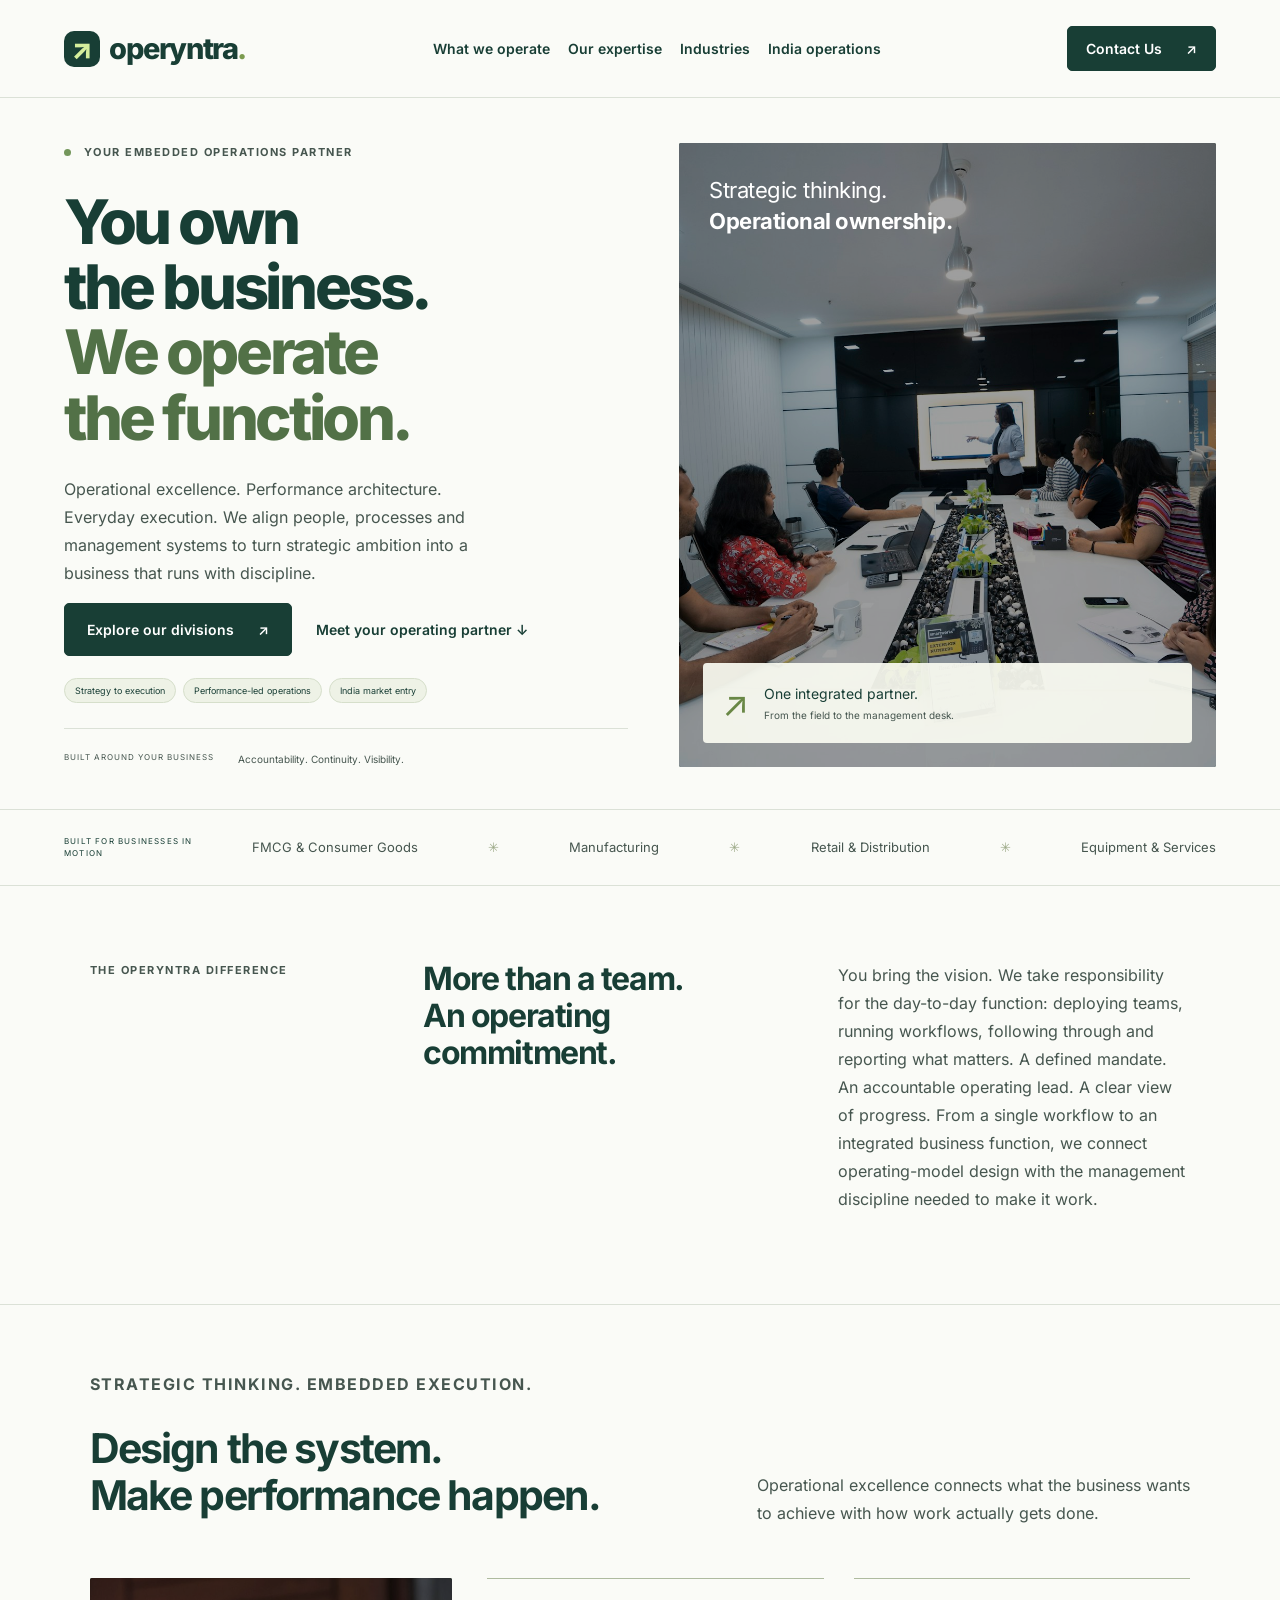
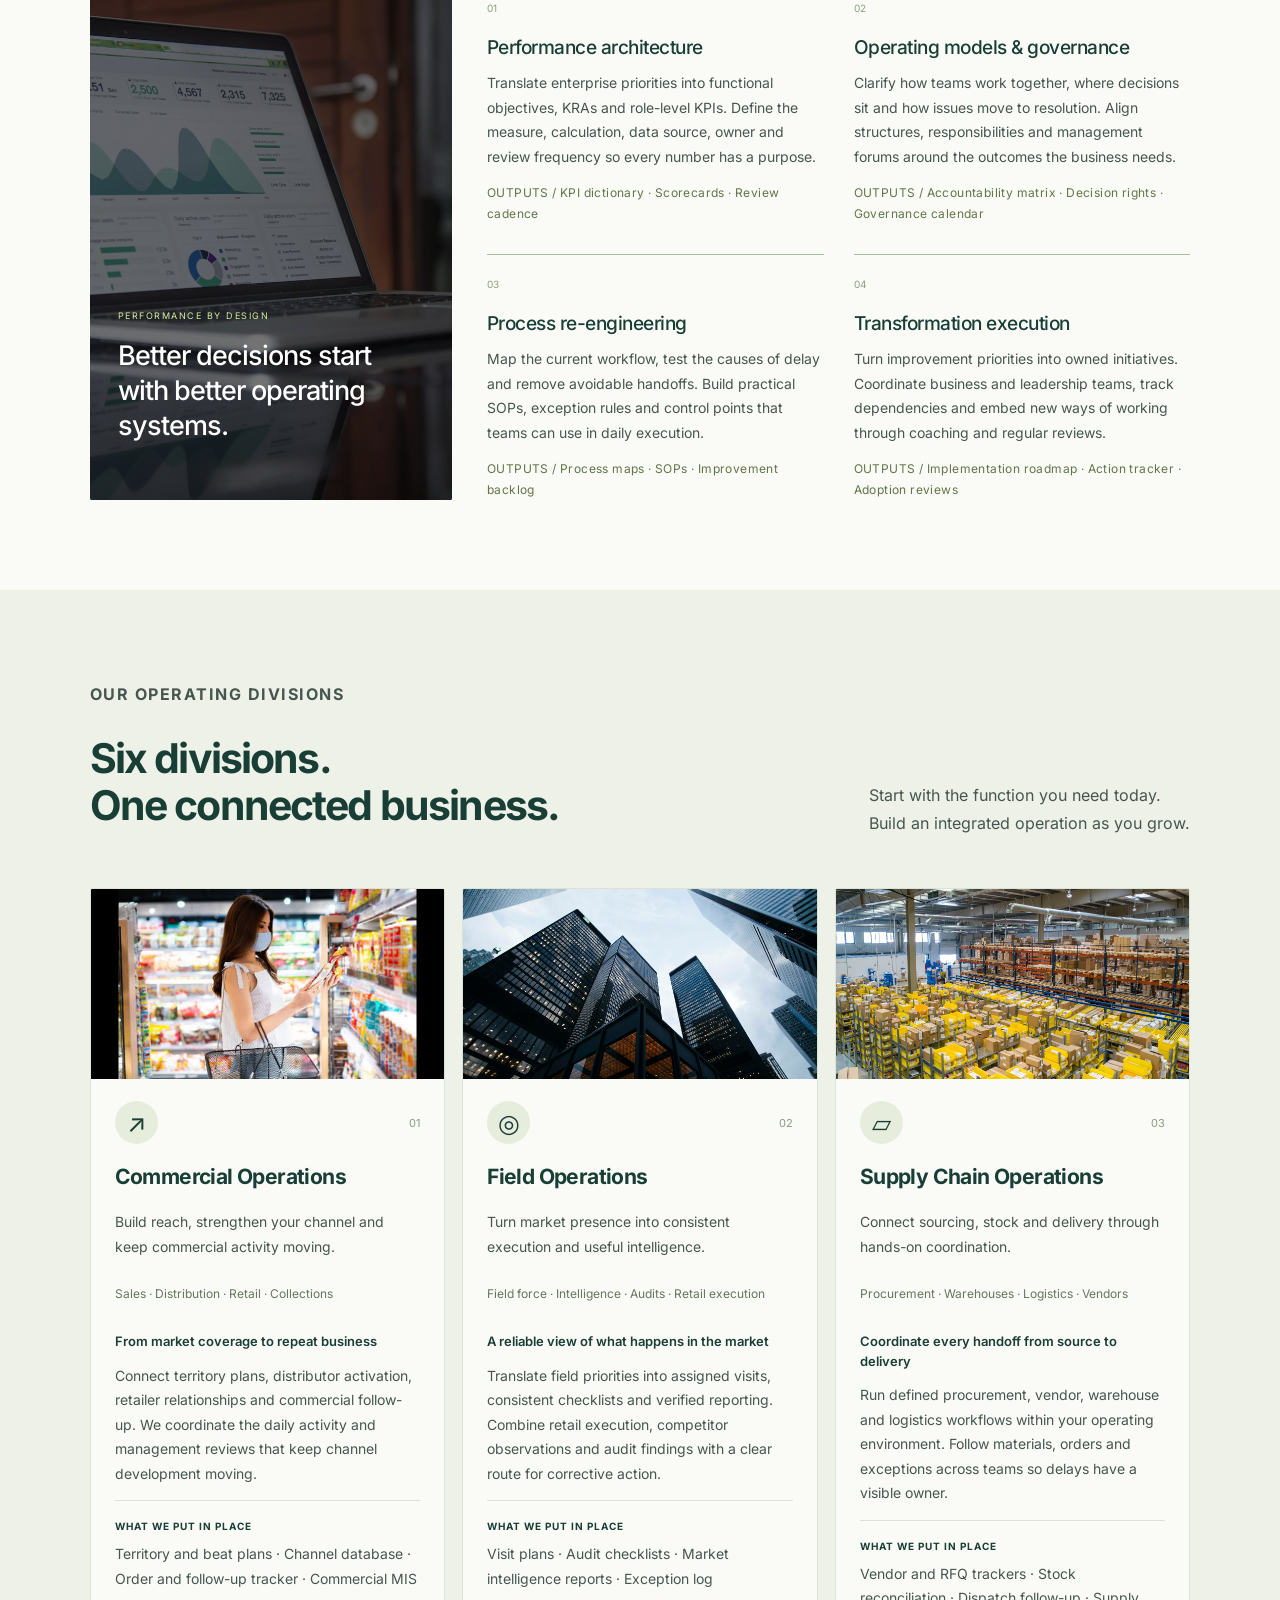
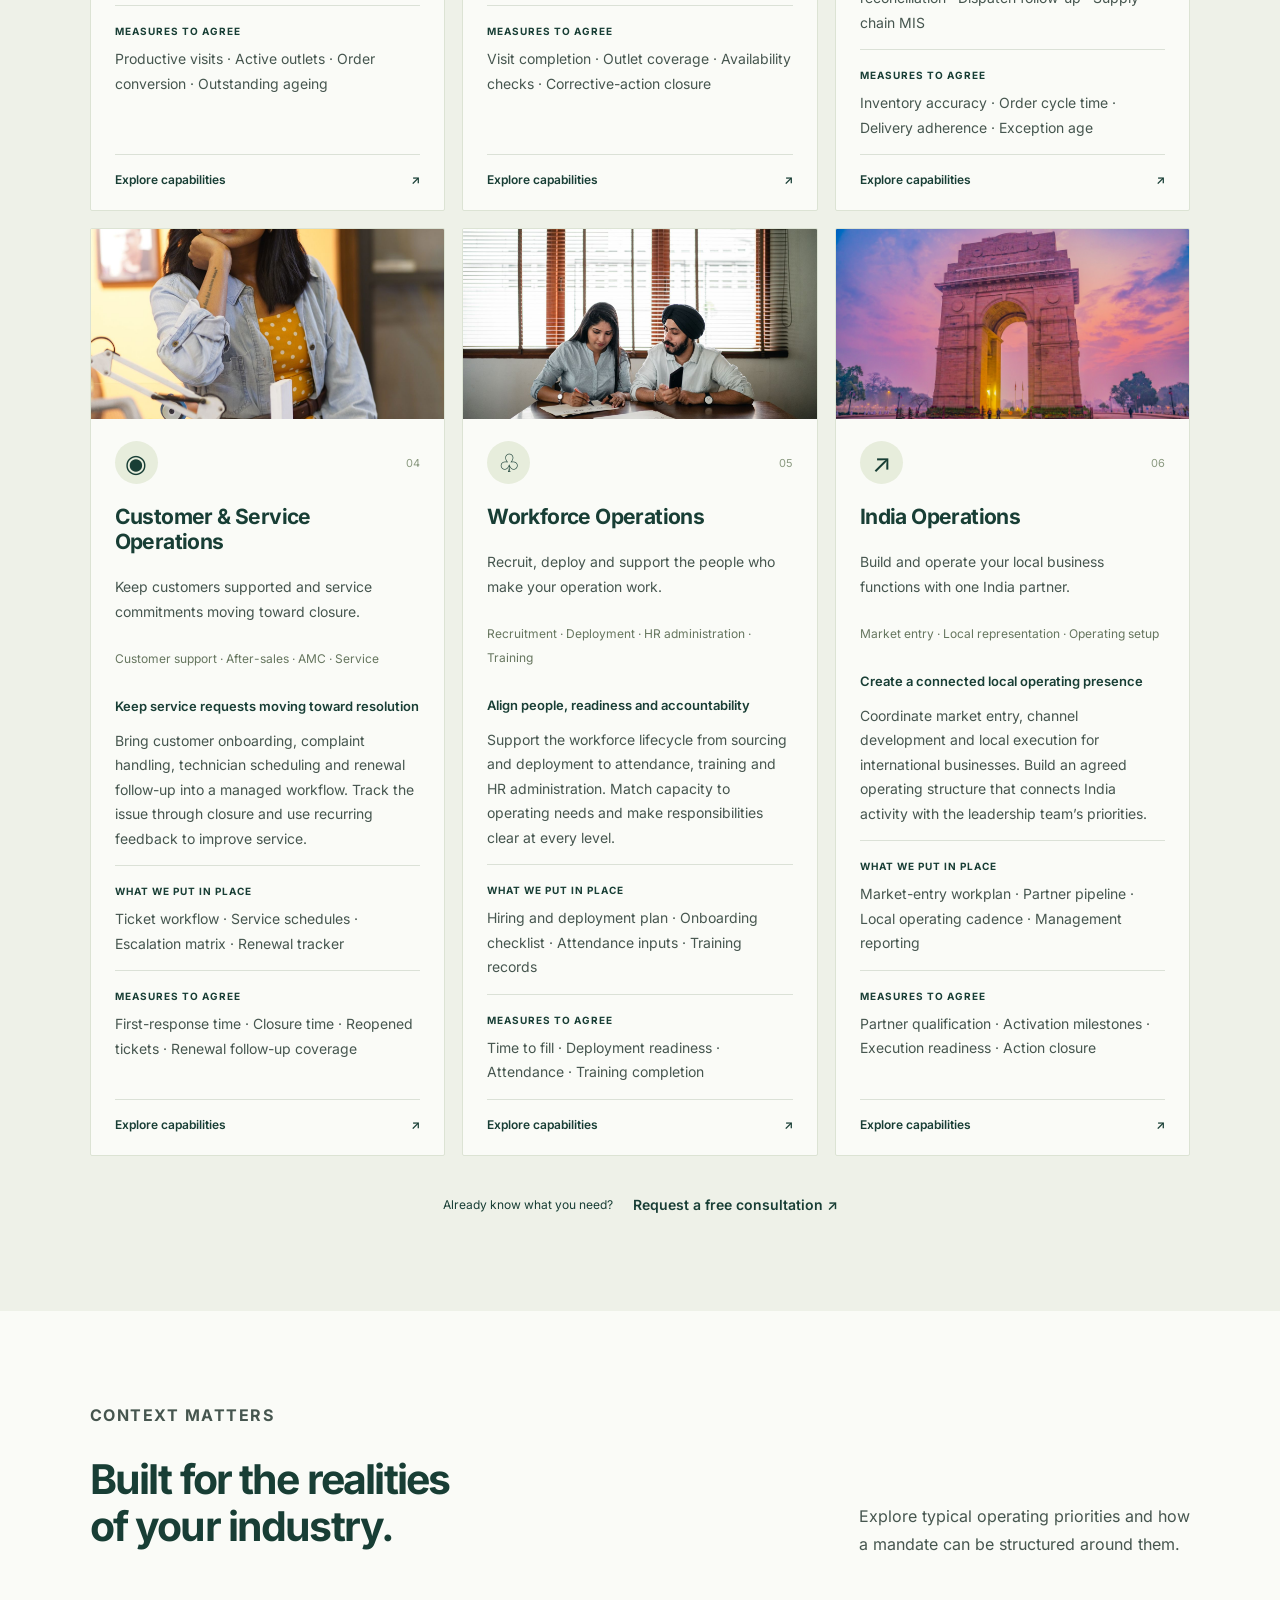
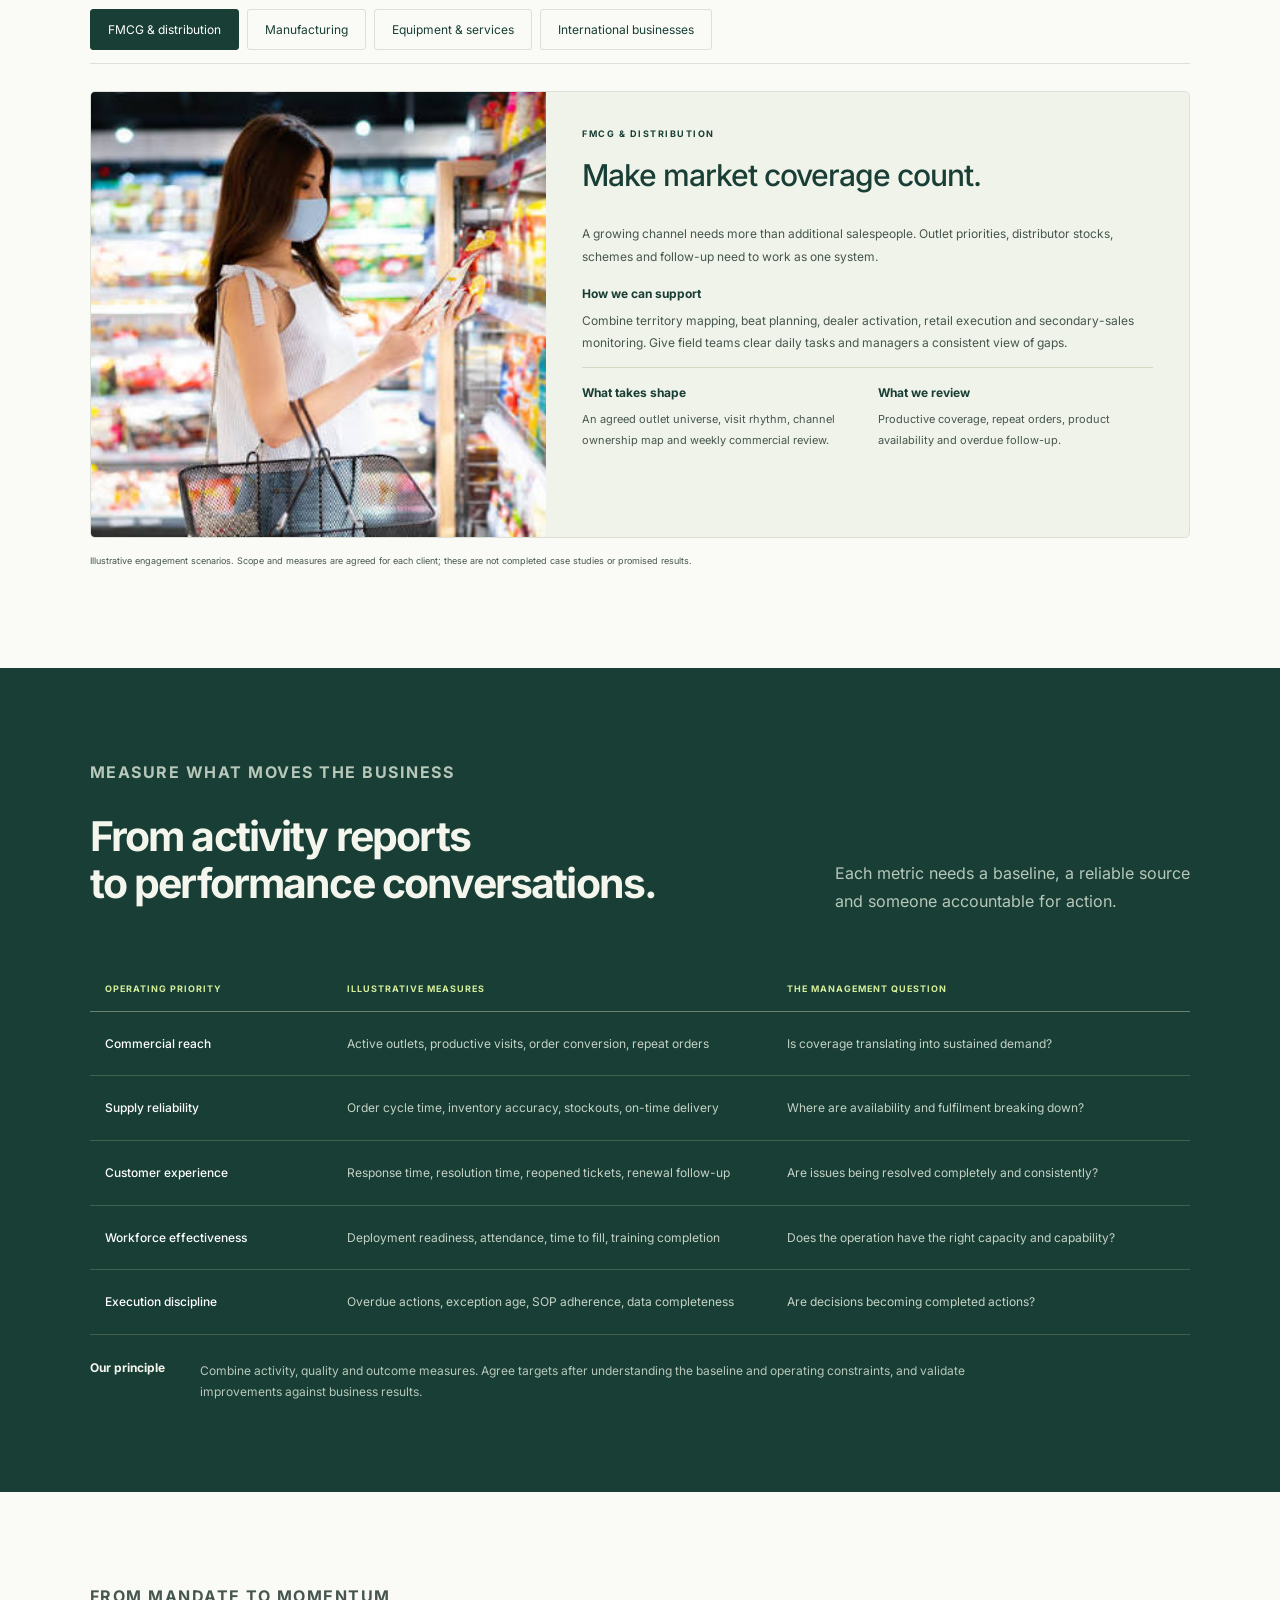
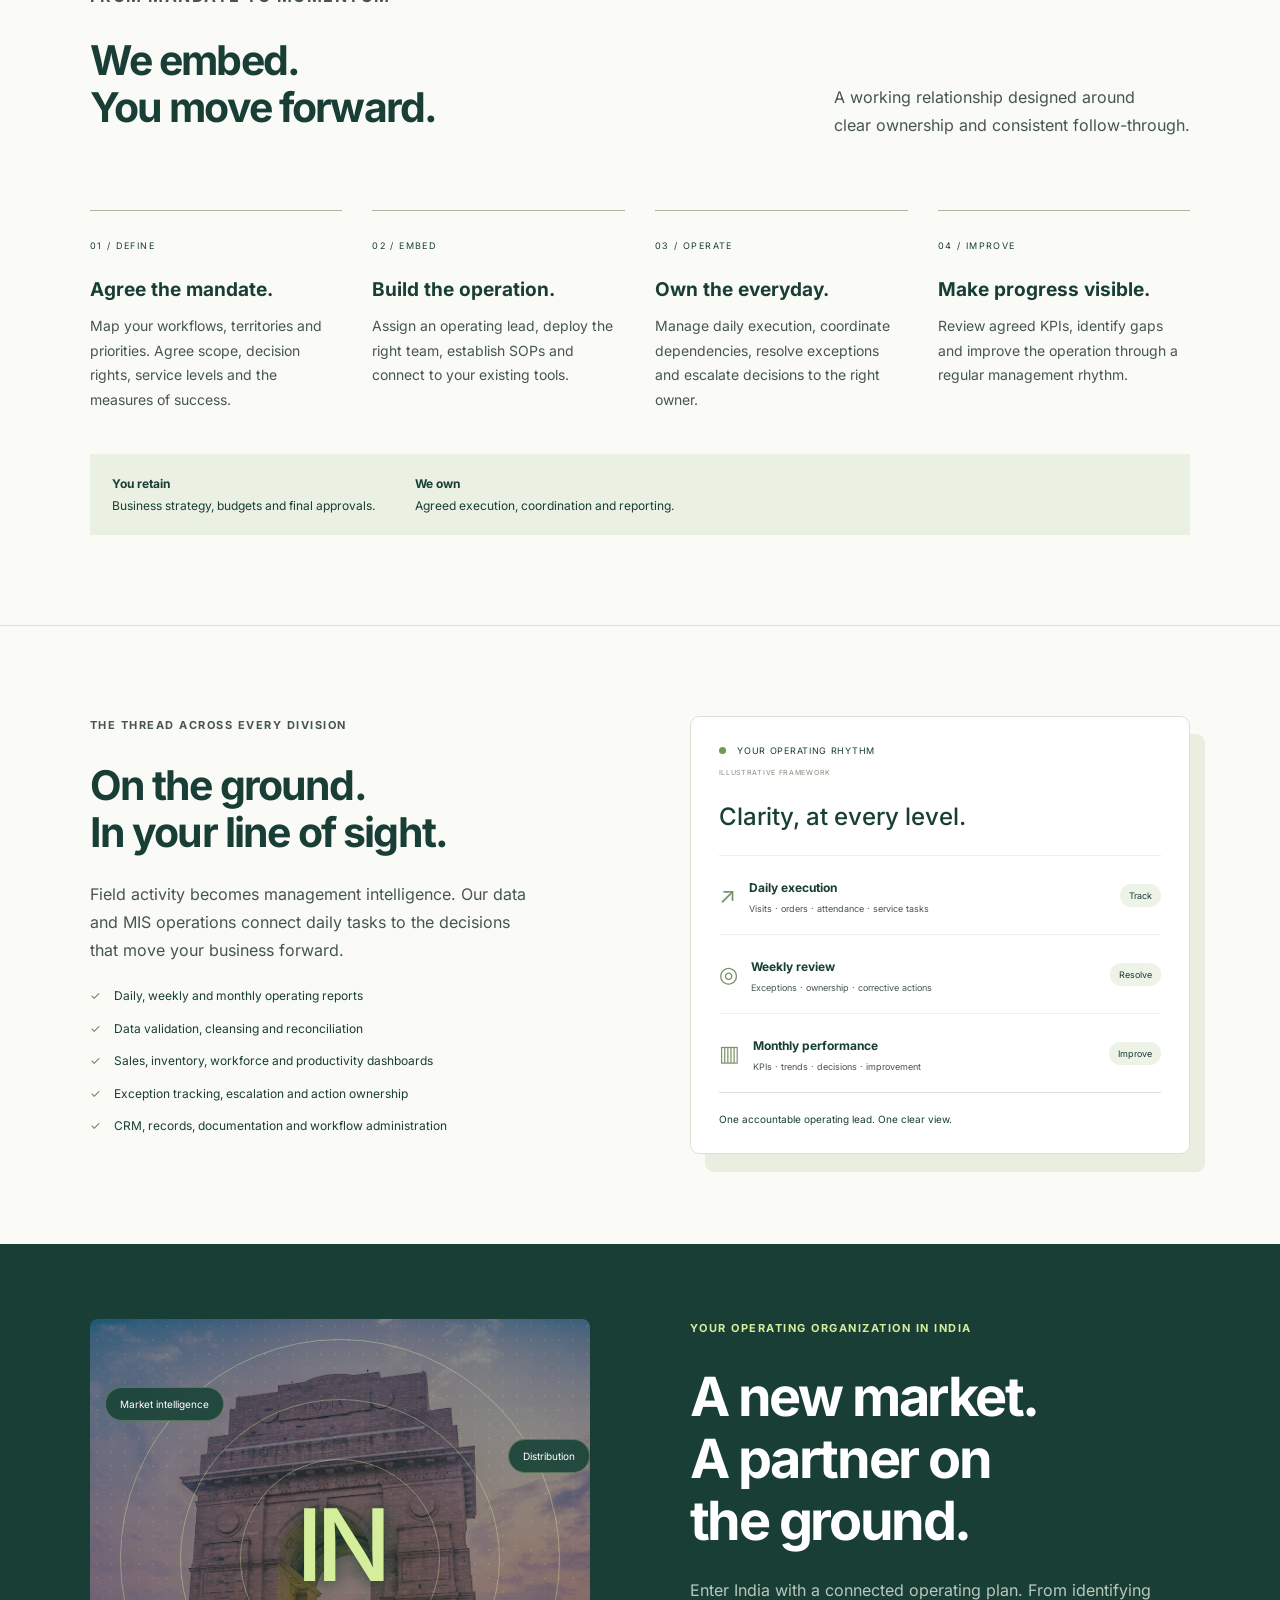
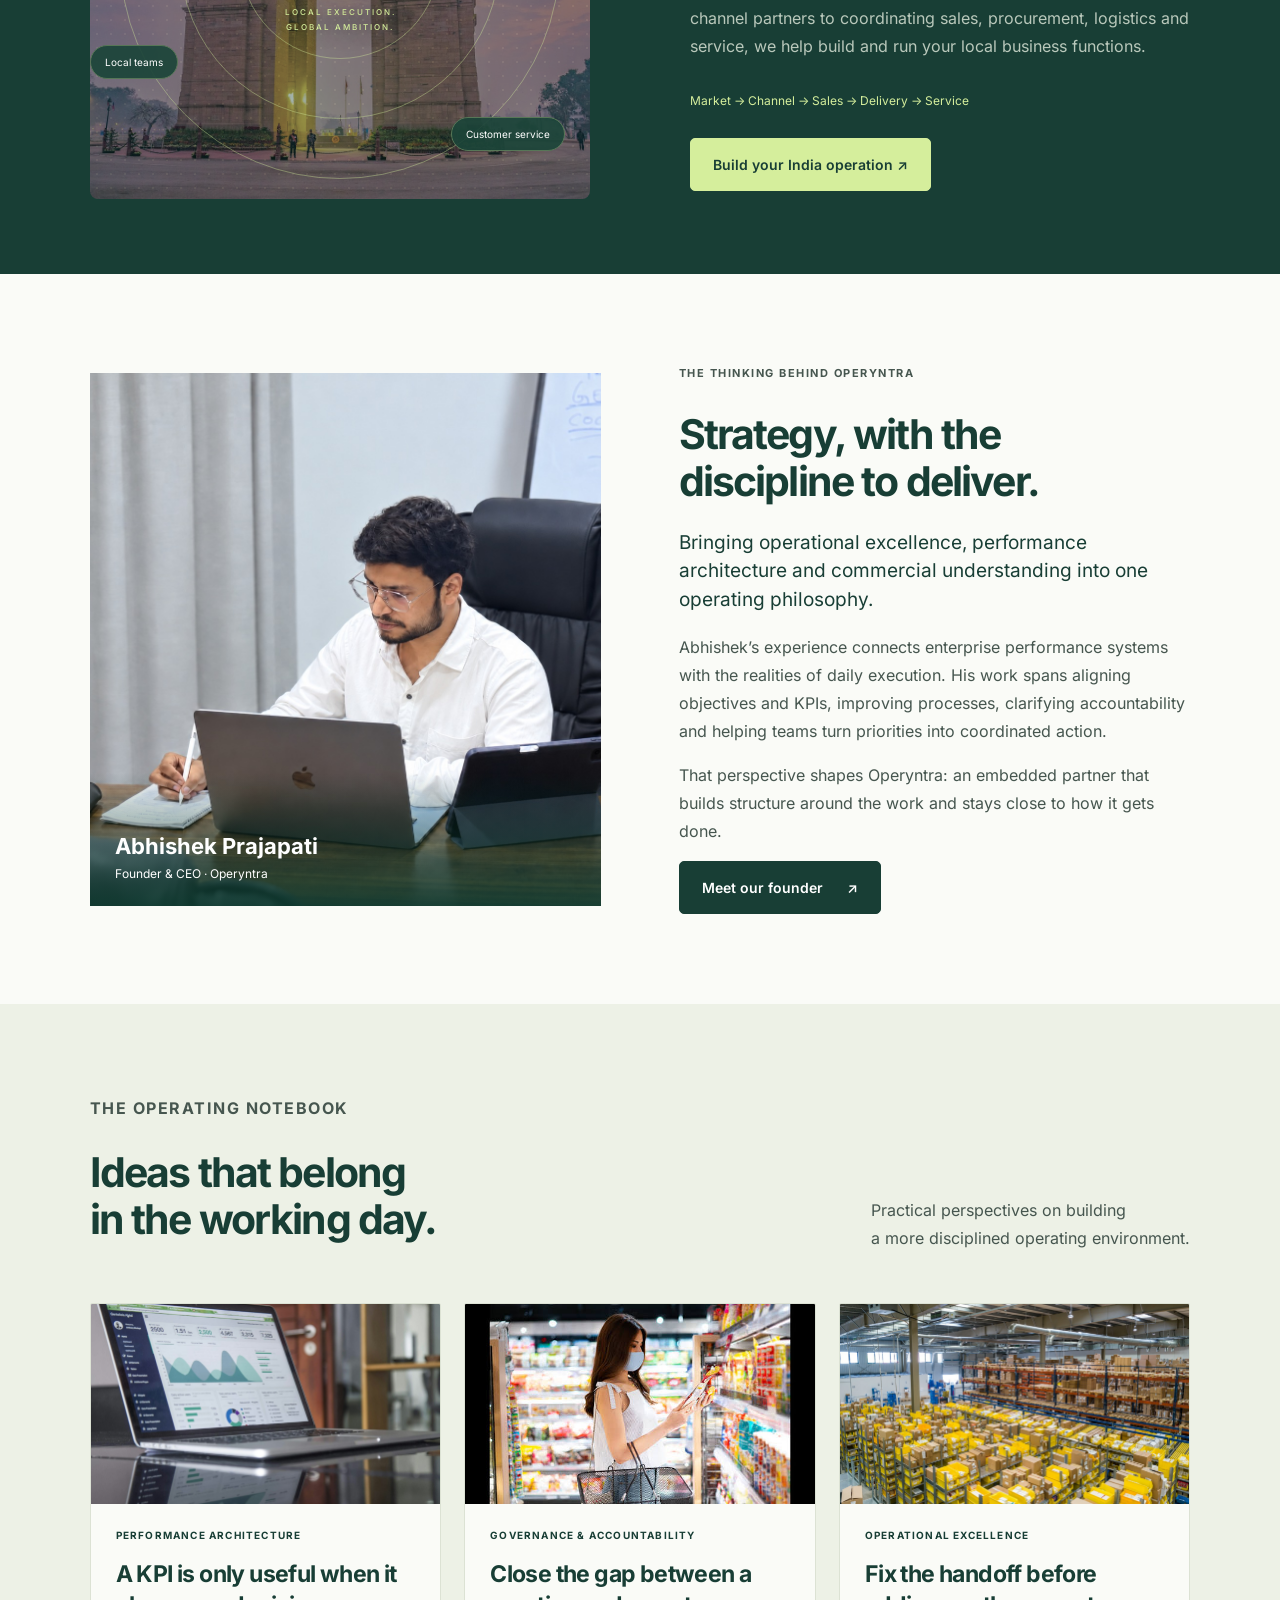
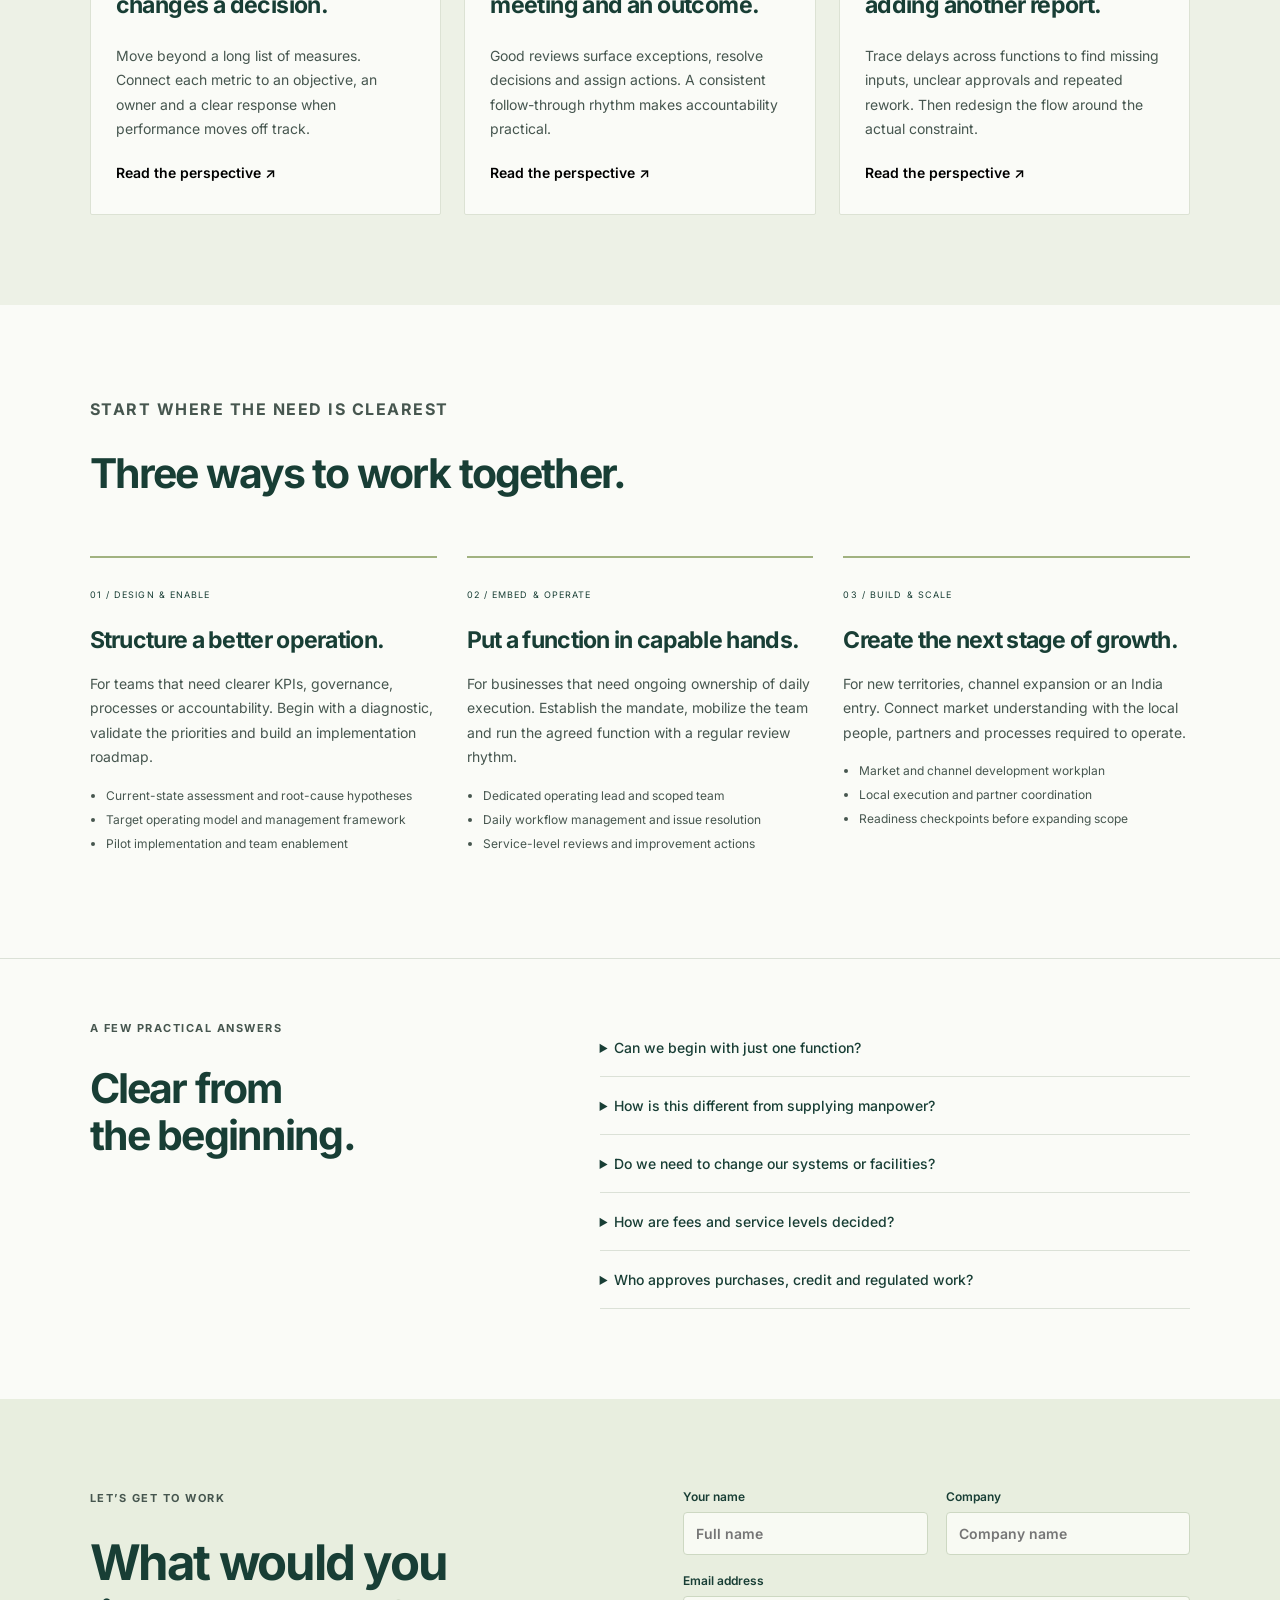
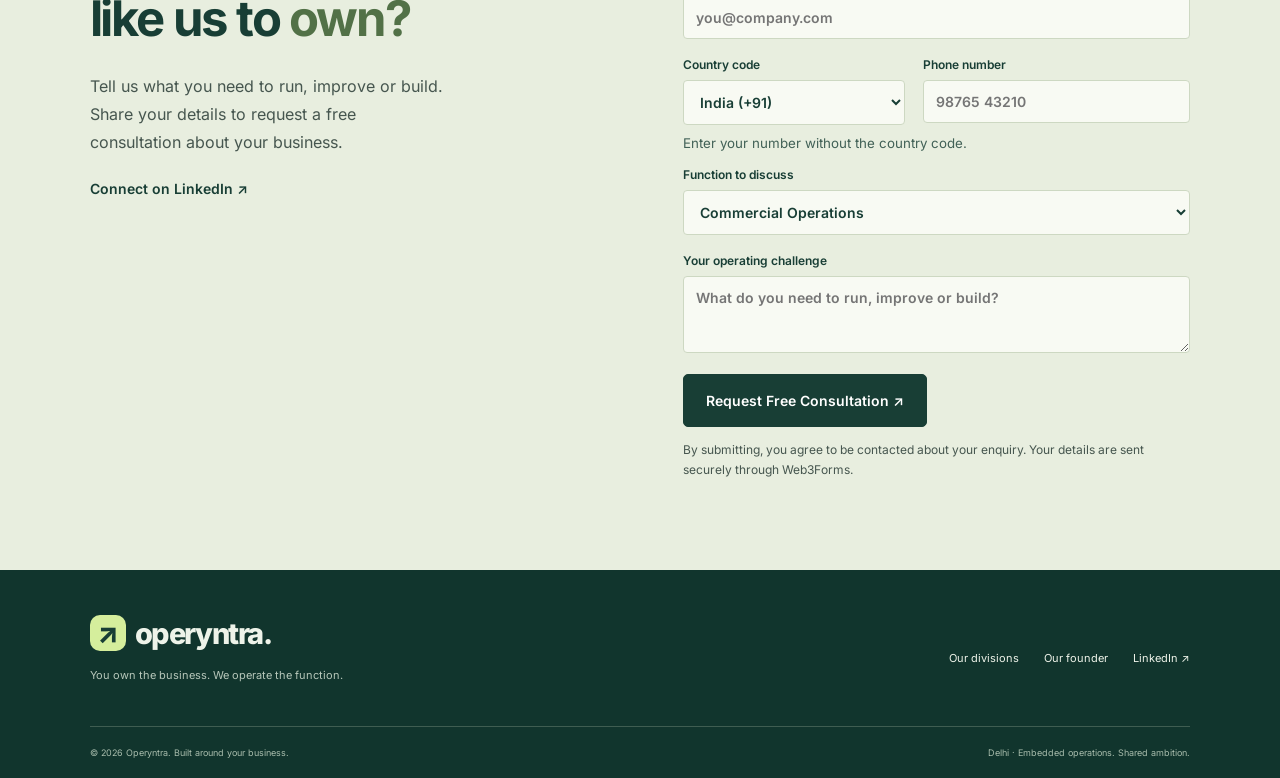
==== commit 24e8514f: "Add files via upload" ====
--- a/index.html
+++ b/index.html
@@ -1,18 +1,83 @@
-<!doctype html><html lang="en"><head><meta charset="UTF-8"><meta name="viewport" content="width=device-width,initial-scale=1"><meta name="description" content="Operyntra is your embedded operations partner for commercial, field, supply chain, customer, workforce and India operations. You own the business. We operate the function."><meta name="theme-color" content="#173e36"><title>Operyntra | Your ambition. Our everyday execution.</title><link rel="stylesheet" href="style.css"></head><body>
-<header><a class="brand" href="#home" aria-label="Operyntra home"><span class="mark">↗</span> operyntra<span class="brand-dot">.</span></a><nav aria-label="Main navigation"><a href="#divisions">What we operate</a><a href="#transformation">Our expertise</a><a href="#industries">Industries</a><a href="#india">India operations</a></nav><a class="button small" href="#contact">Let’s build together <span>↗</span></a><button class="menu" aria-label="Open navigation" aria-expanded="false">☰</button></header>
-<main><section id="home" class="hero"><div class="hero-copy"><p class="eyebrow"><span class="dot"></span> YOUR EMBEDDED OPERATIONS PARTNER</p><h1>You own<br>the business.<br><em>We operate<br>the function.</em></h1><p class="intro">Operational excellence. Performance architecture. Everyday execution. We align people, processes and management systems to turn strategic ambition into a business that runs with discipline.</p><div class="actions"><a class="button" href="#divisions">Explore our divisions <span>↗</span></a><a class="textlink" href="#approach">Meet your operating partner <span>↓</span></a></div><div class="hero-specialties"><span>Strategy to execution</span><span>Performance-led operations</span><span>India market entry</span></div><div class="hero-foot"><span>BUILT AROUND YOUR BUSINESS</span><span>Accountability. Continuity. Visibility.</span></div></div><div class="hero-image"><img src="assets/strategy.jpg" alt="Workplace training and collaboration session in Delhi"><div class="image-label">Strategic thinking.<br><strong>Operational ownership.</strong></div><div class="image-note"><span class="mini-mark">↗</span><div>One integrated partner.<small>From the field to the management desk.</small></div></div></div></section>
-<div class="industry-strip"><span>BUILT FOR BUSINESSES IN MOTION</span><p>FMCG & Consumer Goods <i>✳</i> Manufacturing <i>✳</i> Retail & Distribution <i>✳</i> Equipment & Services</p></div>
-<section class="section intro-section"><p class="eyebrow">THE OPERYNTRA DIFFERENCE</p><div><h2>More than a team.<br>An operating commitment.</h2><p>You bring the vision. We take responsibility for the day-to-day function: deploying teams, running workflows, following through and reporting what matters. A defined mandate. An accountable operating lead. A clear view of progress. From a single workflow to an integrated business function, we connect operating-model design with the management discipline needed to make it work.</p></div></section>
-<section id="transformation" class="section transformation"><div class="section-head"><div><p class="eyebrow">STRATEGIC THINKING. EMBEDDED EXECUTION.</p><h2>Design the system.<br>Make performance happen.</h2></div><p>Operational excellence connects what the business wants<br>to achieve with how work actually gets done.</p></div><div class="expertise-layout"><div class="expertise-photo"><img src="assets/analysis.jpg" alt="Business analysis workspace with performance charts" loading="lazy"><div><span>PERFORMANCE BY DESIGN</span><h3>Better decisions start<br>with better operating systems.</h3></div></div><div class="expertise-grid"><article><span>01</span><h3>Performance architecture</h3><p>Translate enterprise priorities into functional objectives, KRAs and role-level KPIs. Define the measure, calculation, data source, owner and review frequency so every number has a purpose.</p><small>OUTPUTS / KPI dictionary · Scorecards · Review cadence</small></article><article><span>02</span><h3>Operating models & governance</h3><p>Clarify how teams work together, where decisions sit and how issues move to resolution. Align structures, responsibilities and management forums around the outcomes the business needs.</p><small>OUTPUTS / Accountability matrix · Decision rights · Governance calendar</small></article><article><span>03</span><h3>Process re-engineering</h3><p>Map the current workflow, test the causes of delay and remove avoidable handoffs. Build practical SOPs, exception rules and control points that teams can use in daily execution.</p><small>OUTPUTS / Process maps · SOPs · Improvement backlog</small></article><article><span>04</span><h3>Transformation execution</h3><p>Turn improvement priorities into owned initiatives. Coordinate business and leadership teams, track dependencies and embed new ways of working through coaching and regular reviews.</p><small>OUTPUTS / Implementation roadmap · Action tracker · Adoption reviews</small></article></div></div></section>
-<section id="divisions" class="section divisions"><div class="section-head"><div><p class="eyebrow">OUR OPERATING DIVISIONS</p><h2>Six divisions.<br>One connected business.</h2></div><p>Start with the function you need today.<br>Build an integrated operation as you grow.</p></div><div class="division-grid" id="division-grid"></div><div class="catalog-footer"><span>Already know what you need?</span><a class="textlink" href="#contact">Build your operations brief ↗</a></div></section>
-<section id="industries" class="section industry-section"><div class="section-head"><div><p class="eyebrow">CONTEXT MATTERS</p><h2>Built for the realities<br>of your industry.</h2></div><p>Explore typical operating priorities and how<br>a mandate can be structured around them.</p></div><div class="sector-tabs" role="tablist" aria-label="Industry scenarios"><button role="tab" aria-selected="true" aria-controls="sector-panel" id="sector-tab-0" data-sector="0">FMCG & distribution</button><button role="tab" aria-selected="false" aria-controls="sector-panel" id="sector-tab-1" data-sector="1" tabindex="-1">Manufacturing</button><button role="tab" aria-selected="false" aria-controls="sector-panel" id="sector-tab-2" data-sector="2" tabindex="-1">Equipment & services</button><button role="tab" aria-selected="false" aria-controls="sector-panel" id="sector-tab-3" data-sector="3" tabindex="-1">International businesses</button></div><div id="sector-panel" class="sector-panel" role="tabpanel" aria-labelledby="sector-tab-0" tabindex="0"></div><p class="scenario-note">Illustrative engagement scenarios. Scope and measures are agreed for each client; these are not completed case studies or promised results.</p></section>
-<section class="section measurement"><div class="section-head"><div><p class="eyebrow">MEASURE WHAT MOVES THE BUSINESS</p><h2>From activity reports<br>to performance conversations.</h2></div><p>Each metric needs a baseline, a reliable source<br>and someone accountable for action.</p></div><div class="metric-table-wrap"><table class="metric-table"><thead><tr><th>Operating priority</th><th>Illustrative measures</th><th>The management question</th></tr></thead><tbody><tr><td>Commercial reach</td><td>Active outlets, productive visits, order conversion, repeat orders</td><td>Is coverage translating into sustained demand?</td></tr><tr><td>Supply reliability</td><td>Order cycle time, inventory accuracy, stockouts, on-time delivery</td><td>Where are availability and fulfilment breaking down?</td></tr><tr><td>Customer experience</td><td>Response time, resolution time, reopened tickets, renewal follow-up</td><td>Are issues being resolved completely and consistently?</td></tr><tr><td>Workforce effectiveness</td><td>Deployment readiness, attendance, time to fill, training completion</td><td>Does the operation have the right capacity and capability?</td></tr><tr><td>Execution discipline</td><td>Overdue actions, exception age, SOP adherence, data completeness</td><td>Are decisions becoming completed actions?</td></tr></tbody></table></div><div class="measurement-note"><strong>Our principle</strong><p>Combine activity, quality and outcome measures. Agree targets after understanding the baseline and operating constraints, and validate improvements against business results.</p></div></section>
-<section id="approach" class="section approach"><div class="section-head"><div><p class="eyebrow">FROM MANDATE TO MOMENTUM</p><h2>We embed.<br>You move forward.</h2></div><p>A working relationship designed around<br>clear ownership and consistent follow-through.</p></div><div class="steps"><article><span>01 / DEFINE</span><h3>Agree the mandate.</h3><p>Map your workflows, territories and priorities. Agree scope, decision rights, service levels and the measures of success.</p></article><article><span>02 / EMBED</span><h3>Build the operation.</h3><p>Assign an operating lead, deploy the right team, establish SOPs and connect to your existing tools.</p></article><article><span>03 / OPERATE</span><h3>Own the everyday.</h3><p>Manage daily execution, coordinate dependencies, resolve exceptions and escalate decisions to the right owner.</p></article><article><span>04 / IMPROVE</span><h3>Make progress visible.</h3><p>Review agreed KPIs, identify gaps and improve the operation through a regular management rhythm.</p></article></div><div class="responsibility"><span><b>You retain</b> Business strategy, budgets and final approvals.</span><span><b>We own</b> Agreed execution, coordination and reporting.</span></div></section>
-<section class="section control"><div><p class="eyebrow">THE THREAD ACROSS EVERY DIVISION</p><h2>On the ground.<br>In your line of sight.</h2><p>Field activity becomes management intelligence. Our data and MIS operations connect daily tasks to the decisions that move your business forward.</p><ul class="checklist"><li>Daily, weekly and monthly operating reports</li><li>Data validation, cleansing and reconciliation</li><li>Sales, inventory, workforce and productivity dashboards</li><li>Exception tracking, escalation and action ownership</li><li>CRM, records, documentation and workflow administration</li></ul></div><div class="report"><div class="report-top"><span class="dot"></span> YOUR OPERATING RHYTHM <small>ILLUSTRATIVE FRAMEWORK</small></div><h3>Clarity, at every level.</h3><div class="report-row"><span class="report-icon">↗</span><div><strong>Daily execution</strong><small>Visits · orders · attendance · service tasks</small></div><span class="pill">Track</span></div><div class="report-row"><span class="report-icon">◎</span><div><strong>Weekly review</strong><small>Exceptions · ownership · corrective actions</small></div><span class="pill">Resolve</span></div><div class="report-row"><span class="report-icon">▥</span><div><strong>Monthly performance</strong><small>KPIs · trends · decisions · improvement</small></div><span class="pill">Improve</span></div><div class="report-bottom">One accountable operating lead. One clear view.</div></div></section>
-<section id="india" class="india"><div class="india-art" aria-hidden="true"><img class="india-city" src="assets/india.jpg" alt="" loading="lazy"><div class="orbit o1"></div><div class="orbit o2"></div><div class="orbit o3"></div><div class="india-center">IN<span>LOCAL EXECUTION.<br>GLOBAL AMBITION.</span></div><span class="node n1">Market intelligence</span><span class="node n2">Distribution</span><span class="node n3">Local teams</span><span class="node n4">Customer service</span></div><div><p class="eyebrow">YOUR OPERATING ORGANIZATION IN INDIA</p><h2>A new market.<br>A partner on<br>the ground.</h2><p>Enter India with a connected operating plan. From identifying channel partners to coordinating sales, procurement, logistics and service, we help build and run your local business functions.</p><div class="india-path">Market → Channel → Sales → Delivery → Service</div><a class="button lime" href="#contact" data-interest="India Operations">Build your India operation ↗</a></div></section>
-<section id="founder" class="section founder-preview"><div class="founder-preview-photo"><img src="assets/founder.jpg" alt="Abhishek Prajapati, Founder and CEO of Operyntra, at his desk" loading="lazy"><div class="portrait-caption"><strong>Abhishek Prajapati</strong><span>Founder & CEO · Operyntra</span></div></div><div><p class="eyebrow">THE THINKING BEHIND OPERYNTRA</p><h2>Strategy, with the<br>discipline to deliver.</h2><p class="lead">Bringing operational excellence, performance architecture and commercial understanding into one operating philosophy.</p><p>Abhishek’s experience connects enterprise performance systems with the realities of daily execution. His work spans aligning objectives and KPIs, improving processes, clarifying accountability and helping teams turn priorities into coordinated action.</p><p>That perspective shapes Operyntra: an embedded partner that builds structure around the work and stays close to how it gets done.</p><a class="button" href="founder.html">Meet our founder <span>↗</span></a></div></section>
-<section id="insights" class="section insights"><div class="section-head"><div><p class="eyebrow">THE OPERATING NOTEBOOK</p><h2>Ideas that belong<br>in the working day.</h2></div><p>Practical perspectives on building<br>a more disciplined operating environment.</p></div><div class="insight-grid"><article><img src="assets/analysis.jpg" alt="Charts supporting a business performance review" loading="lazy"><div><span class="eyebrow">PERFORMANCE ARCHITECTURE</span><h3>A KPI is only useful when it changes a decision.</h3><p>Move beyond a long list of measures. Connect each metric to an objective, an owner and a clear response when performance moves off track.</p><button class="textlink" data-article="0">Read the perspective ↗</button></div></article><article><img src="assets/commercial.jpg" alt="Business professional coordinating by phone" loading="lazy"><div><span class="eyebrow">GOVERNANCE & ACCOUNTABILITY</span><h3>Close the gap between a meeting and an outcome.</h3><p>Good reviews surface exceptions, resolve decisions and assign actions. A consistent follow-through rhythm makes accountability practical.</p><button class="textlink" data-article="1">Read the perspective ↗</button></div></article><article><img src="assets/supply.jpg" alt="Distribution facility and supply chain infrastructure" loading="lazy"><div><span class="eyebrow">OPERATIONAL EXCELLENCE</span><h3>Fix the handoff before adding another report.</h3><p>Trace delays across functions to find missing inputs, unclear approvals and repeated rework. Then redesign the flow around the actual constraint.</p><button class="textlink" data-article="2">Read the perspective ↗</button></div></article></div></section>
-<section class="section engagement"><div class="section-head"><div><p class="eyebrow">START WHERE THE NEED IS CLEAREST</p><h2>Three ways to work together.</h2></div></div><div class="engagement-grid"><article><span>01 / DESIGN & ENABLE</span><h3>Structure a better operation.</h3><p>For teams that need clearer KPIs, governance, processes or accountability. Begin with a diagnostic, validate the priorities and build an implementation roadmap.</p><ul><li>Current-state assessment and root-cause hypotheses</li><li>Target operating model and management framework</li><li>Pilot implementation and team enablement</li></ul></article><article><span>02 / EMBED & OPERATE</span><h3>Put a function in capable hands.</h3><p>For businesses that need ongoing ownership of daily execution. Establish the mandate, mobilize the team and run the agreed function with a regular review rhythm.</p><ul><li>Dedicated operating lead and scoped team</li><li>Daily workflow management and issue resolution</li><li>Service-level reviews and improvement actions</li></ul></article><article><span>03 / BUILD & SCALE</span><h3>Create the next stage of growth.</h3><p>For new territories, channel expansion or an India entry. Connect market understanding with the local people, partners and processes required to operate.</p><ul><li>Market and channel development workplan</li><li>Local execution and partner coordination</li><li>Readiness checkpoints before expanding scope</li></ul></article></div></section><section class="section faq"><div><p class="eyebrow">A FEW PRACTICAL ANSWERS</p><h2>Clear from<br>the beginning.</h2></div><div><details><summary>Can we begin with just one function?</summary><p>Yes. Define a single function, territory or workflow first. The engagement can expand after scope, performance and operational fit are reviewed together.</p></details><details><summary>How is this different from supplying manpower?</summary><p>The engagement covers management of an agreed function: team supervision, workflows, reporting and follow-through. Recruitment and deployment support that responsibility.</p></details><details><summary>Do we need to change our systems or facilities?</summary><p>The operating model can work within client-owned facilities and existing systems. Tool access, workflows and any required changes are agreed during scoping.</p></details><details><summary>How are fees and service levels decided?</summary><p>A proposal is scoped around the function, locations, workload, team requirements and agreed reporting. Commercial terms and service levels are agreed before work begins.</p></details><details><summary>Who approves purchases, credit and regulated work?</summary><p>Approval authority stays with the client unless expressly delegated. Collections cover follow-up and coordination. Any regulated certification, legal work or specialist approval requires appropriately authorized professionals and a defined scope.</p></details></div></section>
-<section id="contact" class="section contact"><div><p class="eyebrow">LET’S GET TO WORK</p><h2>What would you<br>like us to <em>own?</em></h2><p>Tell us which function needs attention. Prepare a short brief, then connect directly with Abhishek to start the conversation.</p><a class="textlink" href="https://www.linkedin.com/in/abhishekprajapatii/" target="_blank" rel="noopener">Connect on LinkedIn ↗</a></div><form id="brief-form"><div class="form-row"><label>Your name<input name="name" required placeholder="Full name" autocomplete="name"></label><label>Company<input name="company" required placeholder="Company name" autocomplete="organization"></label></div><label>Function to discuss<select name="division" id="interest"><option>Commercial Operations</option><option>Field Operations</option><option>Supply Chain Operations</option><option>Customer & Service Operations</option><option>Workforce Operations</option><option>India Operations</option><option>Multiple functions</option></select></label><label>Your operating challenge<textarea name="challenge" required rows="3" placeholder="What do you need to run, improve or build?"></textarea></label><button class="button" type="submit">Prepare my conversation brief ↗</button><small class="privacy">Your details stay in this browser. This prepares a brief to copy or download; it does not send an enquiry.</small><div id="brief-result" hidden><p>Your brief is ready. Copy it into your LinkedIn message to Abhishek.</p><pre id="brief-text"></pre><div class="actions"><button type="button" class="button small" id="copy-brief">Copy brief</button><button type="button" class="textlink" id="download-brief">Download brief ↓</button></div><span role="status" id="copy-status"></span></div></form></section>
-</main><dialog id="article-dialog" class="article-dialog"><div class="dialog-head"><span class="eyebrow">OPERYNTRA / THE OPERATING NOTEBOOK</span><button class="close-article close" aria-label="Close article">×</button></div><div id="article-content"></div><a class="textlink article-contact" href="#contact">Discuss your operating challenge ↗</a></dialog><footer><div><a class="brand" href="#home"><span class="mark">↗</span> operyntra.</a><p>You own the business. We operate the function.</p></div><div><a href="#divisions">Our divisions</a><a href="founder.html">Our founder</a><a href="https://www.linkedin.com/in/abhishekprajapatii/" target="_blank" rel="noopener">LinkedIn ↗</a></div><div class="footer-bottom"><span>© <span id="year">2026</span> Operyntra. Built around your business.</span><span>Delhi · Embedded operations. Shared ambition.</span></div></footer>
-<dialog id="service-dialog"><div class="dialog-head"><span class="eyebrow">EXPLORE OUR CAPABILITIES</span><button class="close" aria-label="Close services">×</button></div><h2 id="dialog-title"></h2><p id="dialog-desc"></p><input id="service-search" type="search" aria-label="Search services in this division" placeholder="Search services in this division…"><div id="dialog-services"></div><a href="#contact" class="button" id="dialog-cta">Discuss this function ↗</a></dialog><script src="app.js"></script></body></html>
+<!doctype html><html lang="en"><head><meta charset="UTF-8"><meta name="viewport" content="width=device-width,initial-scale=1"><meta name="description" content="Operyntra is your embedded operations partner for commercial, field, supply chain, customer, workforce and India operations. You own the business. We operate the function."><meta name="theme-color" content="#173e36"><title>Operyntra | Your ambition. Our everyday execution.</title><link rel="stylesheet" href="style.css"></head><body>
+<header><a class="brand" href="#home" aria-label="Operyntra home"><span class="mark">↗</span> operyntra<span class="brand-dot">.</span></a><nav aria-label="Main navigation"><a href="#divisions">What we operate</a><a href="#transformation">Our expertise</a><a href="#industries">Industries</a><a href="#india">India operations</a></nav><a class="button small" href="#contact">Contact Us <span>↗</span></a><button class="menu" aria-label="Open navigation" aria-expanded="false">☰</button></header>
+<main><section id="home" class="hero"><div class="hero-copy"><p class="eyebrow"><span class="dot"></span> YOUR EMBEDDED OPERATIONS PARTNER</p><h1>You own<br>the business.<br><em>We operate<br>the function.</em></h1><p class="intro">Operational excellence. Performance architecture. Everyday execution. We align people, processes and management systems to turn strategic ambition into a business that runs with discipline.</p><div class="actions"><a class="button" href="#divisions">Explore our divisions <span>↗</span></a><a class="textlink" href="#approach">Meet your operating partner <span>↓</span></a></div><div class="hero-specialties"><span>Strategy to execution</span><span>Performance-led operations</span><span>India market entry</span></div><div class="hero-foot"><span>BUILT AROUND YOUR BUSINESS</span><span>Accountability. Continuity. Visibility.</span></div></div><div class="hero-image"><img src="assets/strategy.jpg" alt="Workplace training and collaboration session in Delhi"><div class="image-label">Strategic thinking.<br><strong>Operational ownership.</strong></div><div class="image-note"><span class="mini-mark">↗</span><div>One integrated partner.<small>From the field to the management desk.</small></div></div></div></section>
+<div class="industry-strip"><span>BUILT FOR BUSINESSES IN MOTION</span><p>FMCG & Consumer Goods <i>✳</i> Manufacturing <i>✳</i> Retail & Distribution <i>✳</i> Equipment & Services</p></div>
+<section class="section intro-section"><p class="eyebrow">THE OPERYNTRA DIFFERENCE</p><div><h2>More than a team.<br>An operating commitment.</h2><p>You bring the vision. We take responsibility for the day-to-day function: deploying teams, running workflows, following through and reporting what matters. A defined mandate. An accountable operating lead. A clear view of progress. From a single workflow to an integrated business function, we connect operating-model design with the management discipline needed to make it work.</p></div></section>
+<section id="transformation" class="section transformation"><div class="section-head"><div><p class="eyebrow">STRATEGIC THINKING. EMBEDDED EXECUTION.</p><h2>Design the system.<br>Make performance happen.</h2></div><p>Operational excellence connects what the business wants<br>to achieve with how work actually gets done.</p></div><div class="expertise-layout"><div class="expertise-photo"><img src="assets/analysis.jpg" alt="Business analysis workspace with performance charts" loading="lazy"><div><span>PERFORMANCE BY DESIGN</span><h3>Better decisions start<br>with better operating systems.</h3></div></div><div class="expertise-grid"><article><span>01</span><h3>Performance architecture</h3><p>Translate enterprise priorities into functional objectives, KRAs and role-level KPIs. Define the measure, calculation, data source, owner and review frequency so every number has a purpose.</p><small>OUTPUTS / KPI dictionary · Scorecards · Review cadence</small></article><article><span>02</span><h3>Operating models & governance</h3><p>Clarify how teams work together, where decisions sit and how issues move to resolution. Align structures, responsibilities and management forums around the outcomes the business needs.</p><small>OUTPUTS / Accountability matrix · Decision rights · Governance calendar</small></article><article><span>03</span><h3>Process re-engineering</h3><p>Map the current workflow, test the causes of delay and remove avoidable handoffs. Build practical SOPs, exception rules and control points that teams can use in daily execution.</p><small>OUTPUTS / Process maps · SOPs · Improvement backlog</small></article><article><span>04</span><h3>Transformation execution</h3><p>Turn improvement priorities into owned initiatives. Coordinate business and leadership teams, track dependencies and embed new ways of working through coaching and regular reviews.</p><small>OUTPUTS / Implementation roadmap · Action tracker · Adoption reviews</small></article></div></div></section>
+<section id="divisions" class="section divisions"><div class="section-head"><div><p class="eyebrow">OUR OPERATING DIVISIONS</p><h2>Six divisions.<br>One connected business.</h2></div><p>Start with the function you need today.<br>Build an integrated operation as you grow.</p></div><div class="division-grid" id="division-grid"></div><div class="catalog-footer"><span>Already know what you need?</span><a class="textlink" href="#contact">Request a free consultation ↗</a></div></section>
+<section id="industries" class="section industry-section"><div class="section-head"><div><p class="eyebrow">CONTEXT MATTERS</p><h2>Built for the realities<br>of your industry.</h2></div><p>Explore typical operating priorities and how<br>a mandate can be structured around them.</p></div><div class="sector-tabs" role="tablist" aria-label="Industry scenarios"><button role="tab" aria-selected="true" aria-controls="sector-panel" id="sector-tab-0" data-sector="0">FMCG & distribution</button><button role="tab" aria-selected="false" aria-controls="sector-panel" id="sector-tab-1" data-sector="1" tabindex="-1">Manufacturing</button><button role="tab" aria-selected="false" aria-controls="sector-panel" id="sector-tab-2" data-sector="2" tabindex="-1">Equipment & services</button><button role="tab" aria-selected="false" aria-controls="sector-panel" id="sector-tab-3" data-sector="3" tabindex="-1">International businesses</button></div><div id="sector-panel" class="sector-panel" role="tabpanel" aria-labelledby="sector-tab-0" tabindex="0"></div><p class="scenario-note">Illustrative engagement scenarios. Scope and measures are agreed for each client; these are not completed case studies or promised results.</p></section>
+<section class="section measurement"><div class="section-head"><div><p class="eyebrow">MEASURE WHAT MOVES THE BUSINESS</p><h2>From activity reports<br>to performance conversations.</h2></div><p>Each metric needs a baseline, a reliable source<br>and someone accountable for action.</p></div><div class="metric-table-wrap"><table class="metric-table"><thead><tr><th>Operating priority</th><th>Illustrative measures</th><th>The management question</th></tr></thead><tbody><tr><td>Commercial reach</td><td>Active outlets, productive visits, order conversion, repeat orders</td><td>Is coverage translating into sustained demand?</td></tr><tr><td>Supply reliability</td><td>Order cycle time, inventory accuracy, stockouts, on-time delivery</td><td>Where are availability and fulfilment breaking down?</td></tr><tr><td>Customer experience</td><td>Response time, resolution time, reopened tickets, renewal follow-up</td><td>Are issues being resolved completely and consistently?</td></tr><tr><td>Workforce effectiveness</td><td>Deployment readiness, attendance, time to fill, training completion</td><td>Does the operation have the right capacity and capability?</td></tr><tr><td>Execution discipline</td><td>Overdue actions, exception age, SOP adherence, data completeness</td><td>Are decisions becoming completed actions?</td></tr></tbody></table></div><div class="measurement-note"><strong>Our principle</strong><p>Combine activity, quality and outcome measures. Agree targets after understanding the baseline and operating constraints, and validate improvements against business results.</p></div></section>
+<section id="approach" class="section approach"><div class="section-head"><div><p class="eyebrow">FROM MANDATE TO MOMENTUM</p><h2>We embed.<br>You move forward.</h2></div><p>A working relationship designed around<br>clear ownership and consistent follow-through.</p></div><div class="steps"><article><span>01 / DEFINE</span><h3>Agree the mandate.</h3><p>Map your workflows, territories and priorities. Agree scope, decision rights, service levels and the measures of success.</p></article><article><span>02 / EMBED</span><h3>Build the operation.</h3><p>Assign an operating lead, deploy the right team, establish SOPs and connect to your existing tools.</p></article><article><span>03 / OPERATE</span><h3>Own the everyday.</h3><p>Manage daily execution, coordinate dependencies, resolve exceptions and escalate decisions to the right owner.</p></article><article><span>04 / IMPROVE</span><h3>Make progress visible.</h3><p>Review agreed KPIs, identify gaps and improve the operation through a regular management rhythm.</p></article></div><div class="responsibility"><span><b>You retain</b> Business strategy, budgets and final approvals.</span><span><b>We own</b> Agreed execution, coordination and reporting.</span></div></section>
+<section class="section control"><div><p class="eyebrow">THE THREAD ACROSS EVERY DIVISION</p><h2>On the ground.<br>In your line of sight.</h2><p>Field activity becomes management intelligence. Our data and MIS operations connect daily tasks to the decisions that move your business forward.</p><ul class="checklist"><li>Daily, weekly and monthly operating reports</li><li>Data validation, cleansing and reconciliation</li><li>Sales, inventory, workforce and productivity dashboards</li><li>Exception tracking, escalation and action ownership</li><li>CRM, records, documentation and workflow administration</li></ul></div><div class="report"><div class="report-top"><span class="dot"></span> YOUR OPERATING RHYTHM <small>ILLUSTRATIVE FRAMEWORK</small></div><h3>Clarity, at every level.</h3><div class="report-row"><span class="report-icon">↗</span><div><strong>Daily execution</strong><small>Visits · orders · attendance · service tasks</small></div><span class="pill">Track</span></div><div class="report-row"><span class="report-icon">◎</span><div><strong>Weekly review</strong><small>Exceptions · ownership · corrective actions</small></div><span class="pill">Resolve</span></div><div class="report-row"><span class="report-icon">▥</span><div><strong>Monthly performance</strong><small>KPIs · trends · decisions · improvement</small></div><span class="pill">Improve</span></div><div class="report-bottom">One accountable operating lead. One clear view.</div></div></section>
+<section id="india" class="india"><div class="india-art" aria-hidden="true"><img class="india-city" src="assets/india.jpg" alt="" loading="lazy"><div class="orbit o1"></div><div class="orbit o2"></div><div class="orbit o3"></div><div class="india-center">IN<span>LOCAL EXECUTION.<br>GLOBAL AMBITION.</span></div><span class="node n1">Market intelligence</span><span class="node n2">Distribution</span><span class="node n3">Local teams</span><span class="node n4">Customer service</span></div><div><p class="eyebrow">YOUR OPERATING ORGANIZATION IN INDIA</p><h2>A new market.<br>A partner on<br>the ground.</h2><p>Enter India with a connected operating plan. From identifying channel partners to coordinating sales, procurement, logistics and service, we help build and run your local business functions.</p><div class="india-path">Market → Channel → Sales → Delivery → Service</div><a class="button lime" href="#contact" data-interest="India Operations">Build your India operation ↗</a></div></section>
+<section id="founder" class="section founder-preview"><div class="founder-preview-photo"><img src="assets/founder.jpg" alt="Abhishek Prajapati, Founder and CEO of Operyntra, at his desk" loading="lazy"><div class="portrait-caption"><strong>Abhishek Prajapati</strong><span>Founder & CEO · Operyntra</span></div></div><div><p class="eyebrow">THE THINKING BEHIND OPERYNTRA</p><h2>Strategy, with the<br>discipline to deliver.</h2><p class="lead">Bringing operational excellence, performance architecture and commercial understanding into one operating philosophy.</p><p>Abhishek’s experience connects enterprise performance systems with the realities of daily execution. His work spans aligning objectives and KPIs, improving processes, clarifying accountability and helping teams turn priorities into coordinated action.</p><p>That perspective shapes Operyntra: an embedded partner that builds structure around the work and stays close to how it gets done.</p><a class="button" href="founder.html">Meet our founder <span>↗</span></a></div></section>
+<section id="insights" class="section insights"><div class="section-head"><div><p class="eyebrow">THE OPERATING NOTEBOOK</p><h2>Ideas that belong<br>in the working day.</h2></div><p>Practical perspectives on building<br>a more disciplined operating environment.</p></div><div class="insight-grid"><article><img src="assets/analysis.jpg" alt="Charts supporting a business performance review" loading="lazy"><div><span class="eyebrow">PERFORMANCE ARCHITECTURE</span><h3>A KPI is only useful when it changes a decision.</h3><p>Move beyond a long list of measures. Connect each metric to an objective, an owner and a clear response when performance moves off track.</p><button class="textlink" data-article="0">Read the perspective ↗</button></div></article><article><img src="assets/commercial.jpg" alt="Business professional coordinating by phone" loading="lazy"><div><span class="eyebrow">GOVERNANCE & ACCOUNTABILITY</span><h3>Close the gap between a meeting and an outcome.</h3><p>Good reviews surface exceptions, resolve decisions and assign actions. A consistent follow-through rhythm makes accountability practical.</p><button class="textlink" data-article="1">Read the perspective ↗</button></div></article><article><img src="assets/supply.jpg" alt="Distribution facility and supply chain infrastructure" loading="lazy"><div><span class="eyebrow">OPERATIONAL EXCELLENCE</span><h3>Fix the handoff before adding another report.</h3><p>Trace delays across functions to find missing inputs, unclear approvals and repeated rework. Then redesign the flow around the actual constraint.</p><button class="textlink" data-article="2">Read the perspective ↗</button></div></article></div></section>
+<section class="section engagement"><div class="section-head"><div><p class="eyebrow">START WHERE THE NEED IS CLEAREST</p><h2>Three ways to work together.</h2></div></div><div class="engagement-grid"><article><span>01 / DESIGN & ENABLE</span><h3>Structure a better operation.</h3><p>For teams that need clearer KPIs, governance, processes or accountability. Begin with a diagnostic, validate the priorities and build an implementation roadmap.</p><ul><li>Current-state assessment and root-cause hypotheses</li><li>Target operating model and management framework</li><li>Pilot implementation and team enablement</li></ul></article><article><span>02 / EMBED & OPERATE</span><h3>Put a function in capable hands.</h3><p>For businesses that need ongoing ownership of daily execution. Establish the mandate, mobilize the team and run the agreed function with a regular review rhythm.</p><ul><li>Dedicated operating lead and scoped team</li><li>Daily workflow management and issue resolution</li><li>Service-level reviews and improvement actions</li></ul></article><article><span>03 / BUILD & SCALE</span><h3>Create the next stage of growth.</h3><p>For new territories, channel expansion or an India entry. Connect market understanding with the local people, partners and processes required to operate.</p><ul><li>Market and channel development workplan</li><li>Local execution and partner coordination</li><li>Readiness checkpoints before expanding scope</li></ul></article></div></section><section class="section faq"><div><p class="eyebrow">A FEW PRACTICAL ANSWERS</p><h2>Clear from<br>the beginning.</h2></div><div><details><summary>Can we begin with just one function?</summary><p>Yes. Define a single function, territory or workflow first. The engagement can expand after scope, performance and operational fit are reviewed together.</p></details><details><summary>How is this different from supplying manpower?</summary><p>The engagement covers management of an agreed function: team supervision, workflows, reporting and follow-through. Recruitment and deployment support that responsibility.</p></details><details><summary>Do we need to change our systems or facilities?</summary><p>The operating model can work within client-owned facilities and existing systems. Tool access, workflows and any required changes are agreed during scoping.</p></details><details><summary>How are fees and service levels decided?</summary><p>A proposal is scoped around the function, locations, workload, team requirements and agreed reporting. Commercial terms and service levels are agreed before work begins.</p></details><details><summary>Who approves purchases, credit and regulated work?</summary><p>Approval authority stays with the client unless expressly delegated. Collections cover follow-up and coordination. Any regulated certification, legal work or specialist approval requires appropriately authorized professionals and a defined scope.</p></details></div></section>
+<section id="contact" class="section contact"><div><p class="eyebrow">LET’S GET TO WORK</p><h2>What would you<br>like us to <em>own?</em></h2><p>Tell us what you need to run, improve or build. Share your details to request a free consultation about your business.</p><a class="textlink" href="https://www.linkedin.com/in/abhishekprajapatii/" target="_blank" rel="noopener">Connect on LinkedIn ↗</a></div><form id="brief-form" action="https://api.web3forms.com/submit" method="POST">
+<!-- Web3Forms consultation form configuration. -->
+<input type="hidden" name="access_key" value="01035bbc-0a0b-4d5d-b0fc-53feb5cbb928">
+<input type="hidden" name="subject" value="Operyntra — Free Consultation Request">
+<input type="hidden" name="from_name" value="Operyntra Website">
+<input type="checkbox" name="botcheck" tabindex="-1" aria-hidden="true" style="display:none">
+<div class="form-row"><label>Your name<input name="name" required placeholder="Full name" autocomplete="name"></label><label>Company<input name="company" required placeholder="Company name" autocomplete="organization"></label></div><label>Email address<input type="email" name="email" required placeholder="you@company.com" autocomplete="email" maxlength="254"></label>
+<div class="phone-row"><label>Country code<select name="country_code" id="country-code" autocomplete="tel-country-code" required><option value="+91">India (+91)</option><option value="+1">United States (+1)</option><option value="+44">United Kingdom (+44)</option><option value="+971">United Arab Emirates (+971)</option><option value="+1">Canada (+1)</option><option value="+61">Australia (+61)</option><option value="+65">Singapore (+65)</option><option value="+93">Afghanistan (+93)</option><option value="+54">Argentina (+54)</option><option value="+43">Austria (+43)</option><option value="+973">Bahrain (+973)</option><option value="+880">Bangladesh (+880)</option><option value="+32">Belgium (+32)</option><option value="+975">Bhutan (+975)</option><option value="+55">Brazil (+55)</option><option value="+86">China (+86)</option><option value="+225">Côte d’Ivoire (+225)</option><option value="+45">Denmark (+45)</option><option value="+20">Egypt (+20)</option><option value="+358">Finland (+358)</option><option value="+33">France (+33)</option><option value="+49">Germany (+49)</option><option value="+233">Ghana (+233)</option><option value="+852">Hong Kong (+852)</option><option value="+62">Indonesia (+62)</option><option value="+353">Ireland (+353)</option><option value="+972">Israel (+972)</option><option value="+39">Italy (+39)</option><option value="+81">Japan (+81)</option><option value="+254">Kenya (+254)</option><option value="+965">Kuwait (+965)</option><option value="+60">Malaysia (+60)</option><option value="+960">Maldives (+960)</option><option value="+230">Mauritius (+230)</option><option value="+52">Mexico (+52)</option><option value="+977">Nepal (+977)</option><option value="+31">Netherlands (+31)</option><option value="+64">New Zealand (+64)</option><option value="+234">Nigeria (+234)</option><option value="+47">Norway (+47)</option><option value="+968">Oman (+968)</option><option value="+92">Pakistan (+92)</option><option value="+63">Philippines (+63)</option><option value="+48">Poland (+48)</option><option value="+351">Portugal (+351)</option><option value="+974">Qatar (+974)</option><option value="+7">Russia (+7)</option><option value="+966">Saudi Arabia (+966)</option><option value="+27">South Africa (+27)</option><option value="+82">South Korea (+82)</option><option value="+34">Spain (+34)</option><option value="+94">Sri Lanka (+94)</option><option value="+46">Sweden (+46)</option><option value="+41">Switzerland (+41)</option><option value="+66">Thailand (+66)</option><option value="+90">Turkey (+90)</option><option value="+84">Vietnam (+84)</option><option value="other">Other country</option></select></label><label>Phone number<input type="tel" name="phone" id="contact-phone" required placeholder="98765 43210" autocomplete="tel-national" inputmode="tel" maxlength="25" aria-describedby="phone-help"></label></div>
+<label id="other-code-label" hidden>Other country calling code<input type="tel" name="other_country_code" id="other-code" placeholder="e.g. +354" pattern="\+[1-9][0-9]{0,2}" maxlength="4" disabled></label>
+<small id="phone-help">Enter your number without the country code.</small>
+<label>Function to discuss<select name="division" id="interest"><option>Commercial Operations</option><option>Field Operations</option><option>Supply Chain Operations</option><option>Customer & Service Operations</option><option>Workforce Operations</option><option>India Operations</option><option>Multiple functions</option></select></label><label>Your operating challenge<textarea name="challenge" required rows="3" placeholder="What do you need to run, improve or build?"></textarea></label><button class="button" type="submit">Request Free Consultation ↗</button><small class="privacy">By submitting, you agree to be contacted about your enquiry. Your details are sent securely through Web3Forms.</small><p id="contact-status" role="status" aria-live="polite" tabindex="-1"></p><div id="brief-result" hidden><p>Your brief is ready. Copy it into your LinkedIn message to Abhishek.</p><pre id="brief-text"></pre><div class="actions"><button type="button" class="button small" id="copy-brief">Copy brief</button><button type="button" class="textlink" id="download-brief">Download brief ↓</button></div><span role="status" id="copy-status"></span></div></form></section>
+</main><dialog id="article-dialog" class="article-dialog"><div class="dialog-head"><span class="eyebrow">OPERYNTRA / THE OPERATING NOTEBOOK</span><button class="close-article close" aria-label="Close article">×</button></div><div id="article-content"></div><a class="textlink article-contact" href="#contact">Discuss your operating challenge ↗</a></dialog><footer><div><a class="brand" href="#home"><span class="mark">↗</span> operyntra.</a><p>You own the business. We operate the function.</p></div><div><a href="#divisions">Our divisions</a><a href="founder.html">Our founder</a><a href="https://www.linkedin.com/in/abhishekprajapatii/" target="_blank" rel="noopener">LinkedIn ↗</a></div><div class="footer-bottom"><span>© <span id="year">2026</span> Operyntra. Built around your business.</span><span>Delhi · Embedded operations. Shared ambition.</span></div></footer>
+<dialog id="service-dialog"><div class="dialog-head"><span class="eyebrow">EXPLORE OUR CAPABILITIES</span><button class="close" aria-label="Close services">×</button></div><h2 id="dialog-title"></h2><p id="dialog-desc"></p><input id="service-search" type="search" aria-label="Search services in this division" placeholder="Search services in this division…"><div id="dialog-services"></div><a href="#contact" class="button" id="dialog-cta">Discuss this function ↗</a></dialog><style>
+#brief-form .phone-row{display:grid;grid-template-columns:minmax(0,1fr) minmax(0,1.2fr);gap:18px}
+#brief-form [hidden]{display:none!important}
+#brief-form input,#brief-form select{box-sizing:border-box;max-width:100%;min-width:0}
+#brief-form #phone-help{display:block;margin:-8px 0 16px;color:inherit;opacity:.8}
+#contact-status{line-height:1.5}#contact-status:empty{display:none}
+#brief-form button:disabled{opacity:.65;cursor:wait}
+@media(max-width:480px){#brief-form .phone-row{grid-template-columns:1fr}}
+</style>
+<script>
+(() => {
+const form=document.getElementById('brief-form');
+const status=document.getElementById('contact-status');
+const phone=document.getElementById('contact-phone');
+const country=document.getElementById('country-code');
+const other=document.getElementById('other-code');
+country.addEventListener('change',()=>{
+ const custom=country.value==='other';
+ document.getElementById('other-code-label').hidden=!custom;
+ other.disabled=!custom;other.required=custom;
+});
+phone.addEventListener('input',()=>phone.setCustomValidity(''));
+let sending=false;
+document.addEventListener('submit',async event=>{
+ if(event.target!==form)return;
+ event.preventDefault();event.stopImmediatePropagation();
+ if(sending)return;
+ const code=country.value==='other'?other.value:country.value;
+ const digits=phone.value.replace(/\D/g,'');
+ if(!/^[0-9 ()-]+$/.test(phone.value)||digits.length<4||digits.length+code.replace(/\D/g,'').length>15){
+  phone.setCustomValidity('Enter a valid phone number without the country code.');phone.reportValidity();return;
+ }
+ if(!form.reportValidity())return;
+ const data=new FormData(form);
+ if(data.get('access_key')==='YOUR_WEB3FORMS_ACCESS_KEY'){
+  status.textContent='This form is not connected yet. Please contact us through LinkedIn for now.';status.focus();return;
+ }
+ data.set('phone',code+' '+digits);data.set('country_code',code);data.delete('other_country_code');
+ const button=form.querySelector('button[type="submit"]');
+ sending=true;button.disabled=true;button.textContent='Sending…';status.textContent='Sending your request…';
+ const controller=new AbortController();const timer=setTimeout(()=>controller.abort(),20000);
+ try{
+  const response=await fetch(form.action,{method:'POST',body:data,headers:{Accept:'application/json'},signal:controller.signal});
+  const result=await response.json();
+  if(!response.ok||result.success!==true)throw new Error('Submission failed');
+  status.textContent='Thank you! Your consultation request has been sent. We’ll get in touch using the details you provided.';
+  form.reset();country.dispatchEvent(new Event('change'));
+ }catch(error){
+  status.textContent=error.name==='AbortError'?'The request timed out and delivery could not be confirmed. Please try again later or contact us on LinkedIn.':'We couldn’t confirm your submission. Please try again or contact us on LinkedIn. Your details are still here.';
+ }finally{
+  clearTimeout(timer);sending=false;button.disabled=false;button.textContent='Request Free Consultation ↗';status.focus();
+ }
+},true);
+})();
+</script>
+<script src="app.js"></script></body></html>
